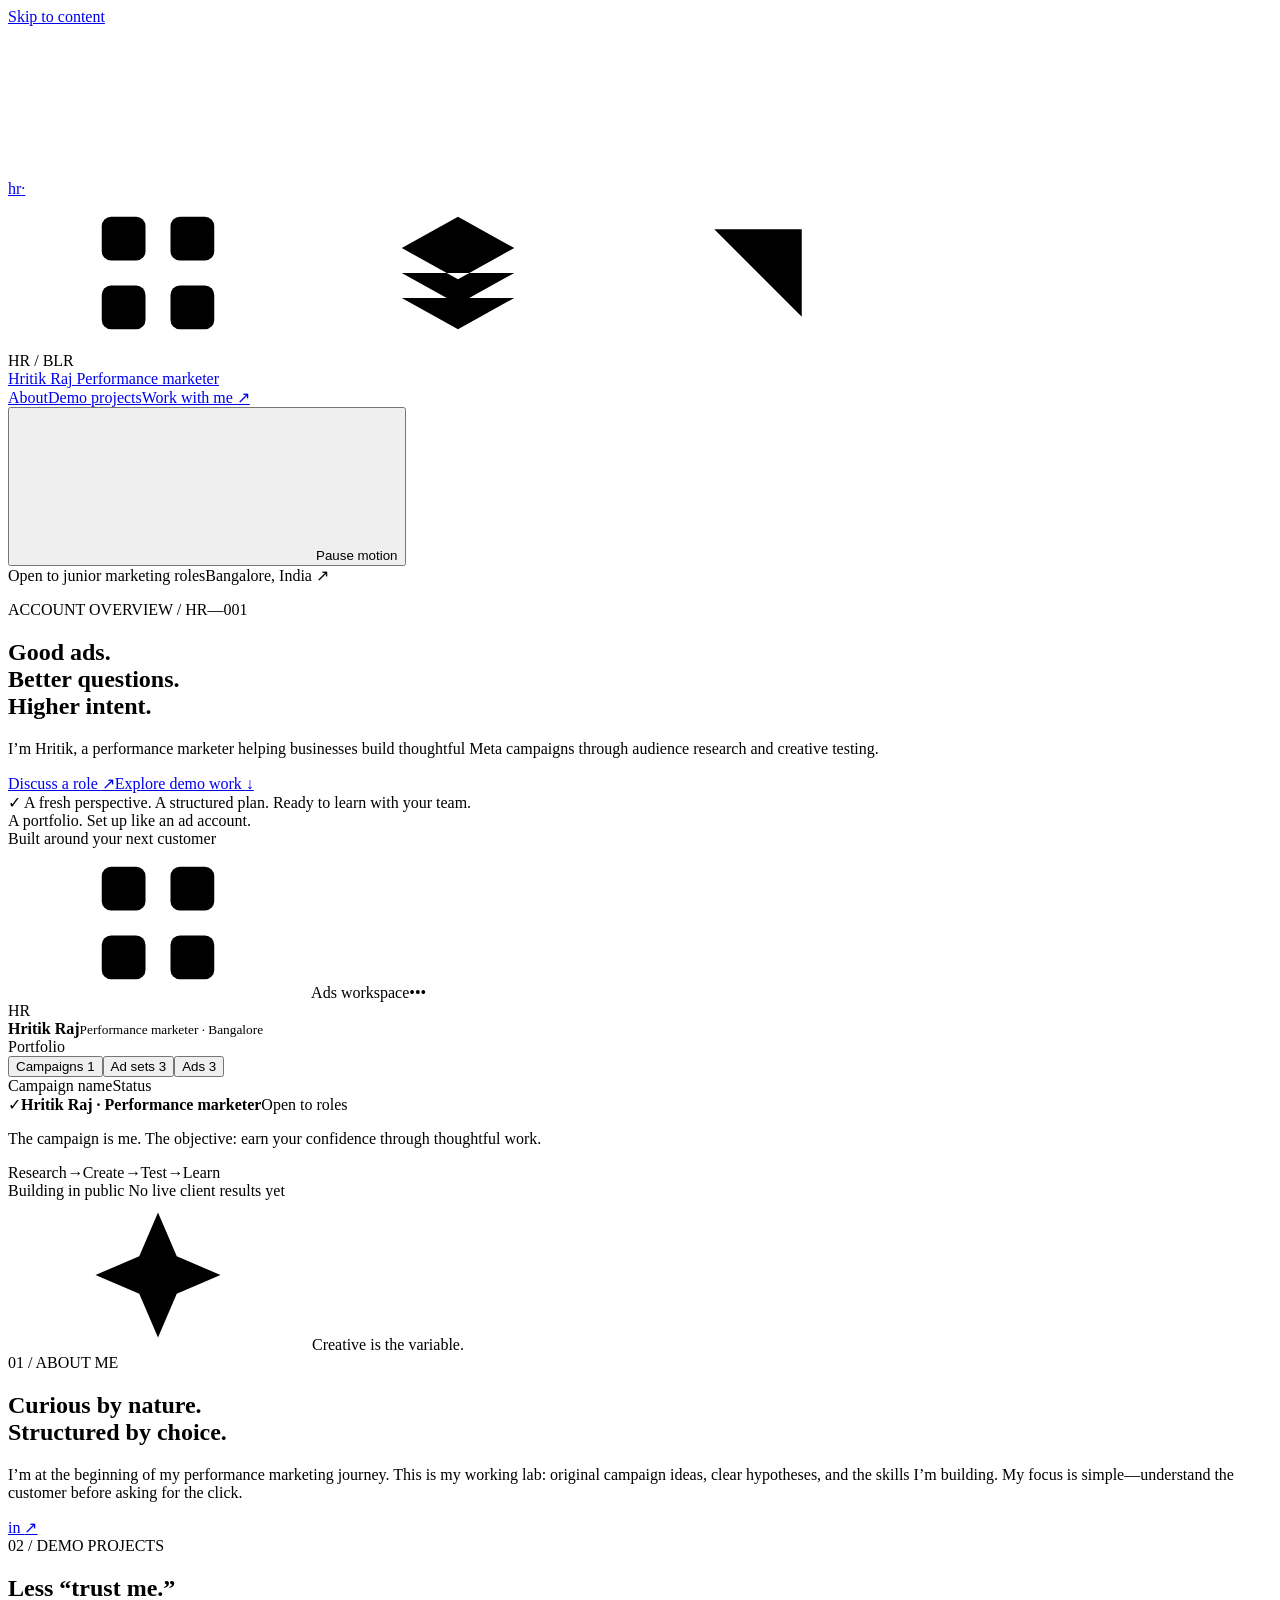
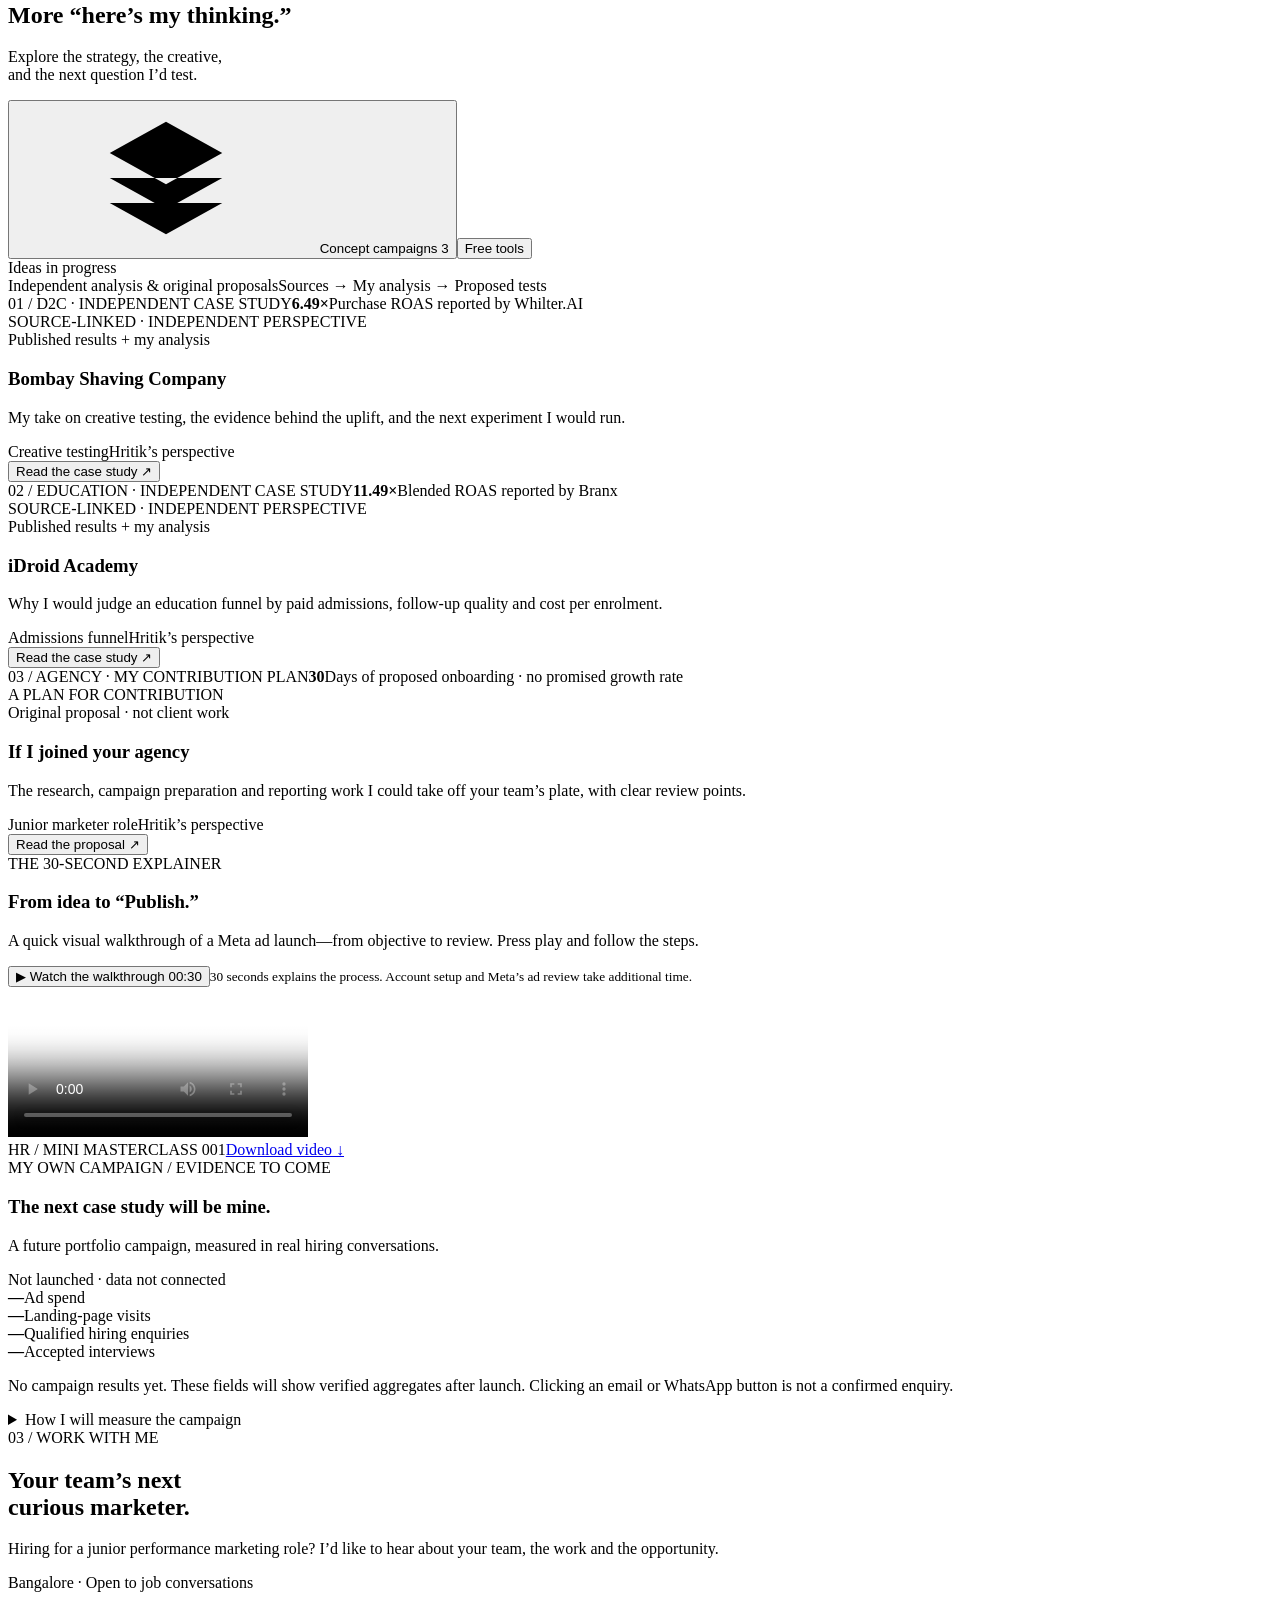
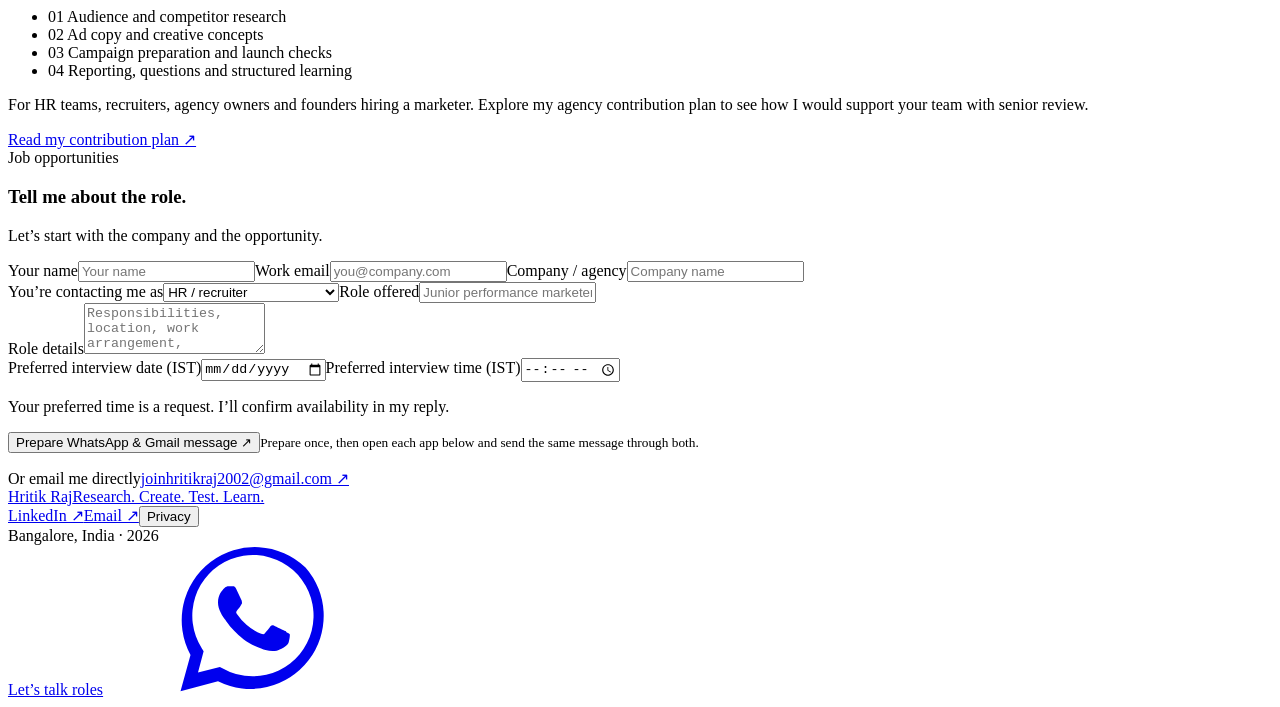
==== index.html @ 6a57704f "Deploy index.html" ====
<!doctype html>
<html lang="en">
<head>
  <meta charset="utf-8"><meta name="viewport" content="width=device-width,initial-scale=1">
  <title>Hritik Raj — Performance Marketer, Bangalore</title>
  <meta name="description" content="Thoughtful Meta ad campaigns, audience research and creative testing. Explore Hritik Raj's independent case studies, campaign concepts and junior marketing profile.">
  <meta name="theme-color" content="#0866ff"><link rel="icon" href="assets/favicon.svg" type="image/svg+xml">
  <link rel="stylesheet" href="styles.css"><script src="cases.js" defer></script><script src="app.js" defer></script>
</head>
<body>
<a class="skip-link" href="#main">Skip to content</a>
<div class="scroll-progress" aria-hidden="true"></div>
<div class="ambient" aria-hidden="true"><video id="scroll-video" muted playsinline preload="auto" poster="assets/scroll-poster.jpg" tabindex="-1"><source src="assets/scroll-background.mp4" type="video/mp4"></video><div class="ambient-wash"></div></div>
<aside class="rail" aria-label="Quick navigation">
  <a class="monogram" href="#about" aria-label="Hritik Raj home">hr<span>·</span></a>
  <div class="rail-links"><a href="#about" title="About" aria-label="About" class="active"><svg><use href="#i-grid"/></svg></a><a href="#projects" title="Demo projects" aria-label="Demo projects"><svg><use href="#i-stack"/></svg></a><a href="#work" title="Work with me" aria-label="Work with me"><svg><use href="#i-arrow"/></svg></a></div>
  <span class="rail-bottom">HR / BLR</span>
</aside>
<div class="site-shell">
<header class="topbar">
  <a href="#about" class="brand">Hritik Raj <span>Performance marketer</span></a>
  <nav aria-label="Main navigation"><a href="#about" class="active">About</a><a href="#projects">Demo projects</a><a href="#work">Work with me <span aria-hidden="true">↗</span></a></nav>
  <button class="motion-toggle" type="button" aria-pressed="false" title="Pause background motion"><svg><use href="#i-pause"/></svg><span>Pause motion</span></button>
</header>
<main id="main">
<section id="about" class="about section">
  <div class="section-top"><span class="eyebrow"><span class="status-dot"></span> Open to junior marketing roles</span><span class="location">Bangalore, India <span aria-hidden="true">↗</span></span></div>
  <div class="hero-grid">
    <div class="hero-copy reveal">
      <p class="micro-label">ACCOUNT OVERVIEW / HR—001</p>
      <h1>Good ads.<br>Better questions.<br><span>Higher intent.</span></h1>
      <p class="hero-description">I’m Hritik, a performance marketer helping businesses build thoughtful Meta campaigns through audience research and creative testing.</p>
      <div class="hero-actions"><a class="button primary" href="#work">Discuss a role <span>↗</span></a><a class="text-link" href="#projects">Explore demo work <span>↓</span></a></div>
      <div class="hero-note"><span class="tiny-check">✓</span> A fresh perspective. A structured plan. Ready to learn with your team.</div>
    </div>
    <div class="campaign-stage reveal">
      <span class="stage-caption">A portfolio. Set up like an ad account.</span>
      <div class="floating-tag tag-one"><span class="blue-dot"></span> Built around your next customer</div>
      <div class="campaign-window">
        <div class="window-title"><span><svg><use href="#i-grid"/></svg> Ads workspace</span><span class="window-dots">•••</span></div>
        <div class="campaign-heading"><span class="account-avatar">HR</span><div><strong>Hritik Raj</strong><small>Performance marketer · Bangalore</small></div><span class="portfolio-badge">Portfolio</span></div>
        <div class="account-tabs" role="tablist" aria-label="Portfolio structure"><button role="tab" aria-selected="true" aria-controls="account-panel" id="tab-campaigns" data-account="campaigns">Campaigns <span>1</span></button><button role="tab" aria-selected="false" aria-controls="account-panel" id="tab-adsets" data-account="adsets" tabindex="-1">Ad sets <span>3</span></button><button role="tab" aria-selected="false" aria-controls="account-panel" id="tab-ads" data-account="ads" tabindex="-1">Ads <span>3</span></button></div>
        <div class="account-panel" role="tabpanel" id="account-panel" aria-labelledby="tab-campaigns"></div>
        <div class="campaign-flow"><span>Research</span><i>→</i><span>Create</span><i>→</i><span>Test</span><i>→</i><span>Learn</span></div>
        <div class="window-footer"><span class="status-dot"></span> Building in public <span>No live client results yet</span></div>
      </div>
      <div class="floating-tag tag-two"><svg><use href="#i-spark"/></svg> Creative is the variable.</div>
      <span class="orbit orbit-one" aria-hidden="true"></span><span class="orbit orbit-two" aria-hidden="true"></span>
    </div>
  </div>
  <div class="about-strip reveal"><div><span class="micro-label">01 / ABOUT ME</span><h2>Curious by nature.<br>Structured by choice.</h2></div><p>I’m at the beginning of my performance marketing journey. This is my working lab: original campaign ideas, clear hypotheses, and the skills I’m building. My focus is simple—understand the customer before asking for the click.</p><a class="circle-link" href="https://www.linkedin.com/in/hritik-raj-bb6a1a37b/" target="_blank" rel="noopener noreferrer" aria-label="View Hritik Raj on LinkedIn">in <span>↗</span></a></div>
</section>
<section id="projects" class="projects section">
  <div class="section-heading reveal"><div><span class="micro-label">02 / DEMO PROJECTS</span><h2>Less “trust me.”<br>More <span>“here’s my thinking.”</span></h2></div><p>Explore the strategy, the creative,<br>and the next question I’d test.</p></div>
  <div class="workspace reveal">
    <div class="workspace-toolbar"><div class="project-tabs" role="tablist" aria-label="Explore demo work"><button role="tab" id="projects-tab" aria-controls="projects-panel" aria-selected="true" data-view="campaigns"><svg><use href="#i-stack"/></svg> Concept campaigns <span>3</span></button><button role="tab" id="tools-tab" aria-controls="tools-panel" aria-selected="false" tabindex="-1" data-view="tools">Free tools</button></div><span class="workspace-label">Ideas in progress <span class="status-dot"></span></span></div>
    <div id="projects-panel" role="tabpanel" aria-labelledby="projects-tab" class="view-panel">
      <div class="panel-caption"><span><span class="blue-dot"></span> Independent analysis & original proposals</span><span>Sources → My analysis → Proposed tests</span></div>
      <div class="project-grid" id="project-grid"></div>
    </div>
    <div id="tools-panel" role="tabpanel" aria-labelledby="tools-tab" class="view-panel" hidden>
      <div class="tools-intro"><div><span class="micro-label">SMALL TOOLS. CLEARER DECISIONS.</span><h3>A second look at your numbers.</h3></div><p>Use your own account baseline. These are starting points for investigation, not universal benchmarks.</p></div>
      <div class="tool-grid"><form id="doctor-form" class="tool-card"><span class="tool-icon">✚</span><h3>Ad Doctor</h3><p>Compare link CTR and CPC with your own targets.</p><div class="fields"><label>Link CTR (%)<input name="ctr" type="number" min="0" max="100" step="0.01" required placeholder="e.g. 1.2"></label><label>Link CPC (₹)<input name="cpc" type="number" min="0" step="0.01" required placeholder="e.g. 18"></label><label>CPM (₹)<input name="cpm" type="number" min="0.01" step="0.01" required placeholder="e.g. 216"></label><label>Frequency<input name="frequency" type="number" min="1" step="0.01" required placeholder="e.g. 2.3"></label><label>Your target CTR (%)<input name="targetCtr" type="number" min="0.01" max="100" step="0.01" required placeholder="e.g. 1.5"></label><label>Your target CPC (₹)<input name="targetCpc" type="number" min="0.01" step="0.01" required placeholder="e.g. 15"></label></div><button class="button primary" type="submit">Find what to investigate <span>↗</span></button><button class="example-button" type="button" data-example="doctor">Try an example</button><div id="doctor-result" class="tool-result" aria-live="polite"></div></form>
      <form id="cpa-form" class="tool-card"><span class="tool-icon">₹</span><h3>Break-even calculator</h3><p>Find the maximum ad cost per order before profit becomes zero.</p><div class="fields"><label>Order revenue, excluding tax (₹)<input name="revenue" type="number" min="0.01" step="0.01" required placeholder="e.g. 1500"></label><label>Product cost per order (₹)<input name="productCost" type="number" min="0" step="0.01" required placeholder="e.g. 600"></label><label>Other variable costs (₹)<input name="otherCost" type="number" min="0" step="0.01" required placeholder="e.g. 200"></label><label>Desired profit per order (₹)<input name="profit" type="number" min="0" step="0.01" required placeholder="e.g. 150"></label></div><p class="field-help">Include shipping, fees and expected returns in other costs. Fixed overhead is excluded.</p><button class="button primary" type="submit">Calculate my CPA <span>↗</span></button><button class="example-button" type="button" data-example="cpa">Try an example</button><div id="cpa-result" class="tool-result" aria-live="polite"></div></form></div>
    </div>
  </div>
  <div class="video-feature reveal"><div class="video-copy"><span class="micro-label">THE 30-SECOND EXPLAINER</span><h3>From idea to <span>“Publish.”</span></h3><p>A quick visual walkthrough of a Meta ad launch—from objective to review. Press play and follow the steps.</p><button class="text-link" id="play-tutorial" type="button"><span class="play-circle">▶</span> Watch the walkthrough <span>00:30</span></button><small>30 seconds explains the process. Account setup and Meta’s ad review take additional time.</small></div><div class="video-frame"><video id="tutorial" controls playsinline preload="metadata" poster="assets/tutorial-poster.jpg"><source src="assets/meta-ad-in-30-seconds.mp4" type="video/mp4"><track kind="captions" srclang="en" label="English" src="assets/tutorial.vtt" default></video><div class="video-credit"><span>HR / MINI MASTERCLASS 001</span><a href="assets/meta-ad-in-30-seconds.mp4" download>Download video ↓</a></div></div></div>
  <div class="experiment reveal" id="my-campaign">
    <div class="experiment-heading"><div><span class="micro-label">MY OWN CAMPAIGN / EVIDENCE TO COME</span><h3>The next case study will be mine.</h3><p>A future portfolio campaign, measured in real hiring conversations.</p></div><span class="neutral-pill">Not launched · data not connected</span></div>
    <div class="experiment-metrics"><div><strong>—</strong><span>Ad spend</span></div><div><strong>—</strong><span>Landing-page visits</span></div><div><strong>—</strong><span>Qualified hiring enquiries</span></div><div><strong>—</strong><span>Accepted interviews</span></div></div>
    <p class="detail-note">No campaign results yet. These fields will show verified aggregates after launch. Clicking an email or WhatsApp button is not a confirmed enquiry.</p>
    <details><summary>How I will measure the campaign</summary><p>I will use campaign and creative UTMs, validate website events, and reconcile genuine hiring enquiries and accepted interviews with a private tracker. Public reports will show date range, spend, outcome definitions, attribution settings and last refresh time. Personal contact details will never appear here.</p><p>Automated reporting requires an authorised Meta reporting connection and a protected server-side refresh. Until that is connected, I will publish dated, verified snapshots rather than label manual numbers “live”.</p></details>
  </div>
</section>
<section id="work" class="work section">
  <div class="offer-grid"><div class="offer-copy reveal"><span class="micro-label">03 / WORK WITH ME</span><h2>Your team’s next<br><span>curious marketer.</span></h2><p class="offer-lead">Hiring for a junior performance marketing role? I’d like to hear about your team, the work and the opportunity.</p><div class="hiring-badge"><span class="status-dot"></span> Bangalore · Open to job conversations</div><ul class="offer-list"><li><span>01</span> Audience and competitor research</li><li><span>02</span> Ad copy and creative concepts</li><li><span>03</span> Campaign preparation and launch checks</li><li><span>04</span> Reporting, questions and structured learning</li></ul><p class="offer-fine">For HR teams, recruiters, agency owners and founders hiring a marketer. Explore my agency contribution plan to see how I would support your team with senior review.</p><a href="#projects" class="text-link" data-open-agency>Read my contribution plan ↗</a></div>
  <div class="contact-card reveal"><span class="contact-status"><span class="status-dot"></span> Job opportunities</span><h3>Tell me about the role.</h3><p>Let’s start with the company and the opportunity.</p><form id="contact-form"><label>Your name<input name="name" autocomplete="name" required maxlength="80" placeholder="Your name"></label><label>Work email<input name="email" type="email" autocomplete="email" required maxlength="160" placeholder="you@company.com"></label><label>Company / agency<input name="company" autocomplete="organization" required maxlength="120" placeholder="Company name"></label><div class="fields"><label>You’re contacting me as<select name="sender" required><option>HR / recruiter</option><option>Founder / business owner</option><option>Agency hiring manager</option></select></label><label>Role offered<input name="role" required maxlength="120" placeholder="Junior performance marketer"></label></div><label>Role details<textarea name="details" required maxlength="1500" rows="3" placeholder="Responsibilities, location, work arrangement, compensation range and next steps…"></textarea></label><div class="fields interview-fields"><label>Preferred interview date (IST)<input name="date" type="date" required></label><label>Preferred interview time (IST)<input name="time" type="time" required></label></div><p class="field-help">Your preferred time is a request. I’ll confirm availability in my reply.</p><button type="submit" class="button primary">Prepare WhatsApp &amp; Gmail message <span>↗</span></button><small>Prepare once, then open each app below and send the same message through both.</small><p id="contact-status" class="field-help" aria-live="polite"></p><div id="contact-delivery" hidden><details class="message-preview"><summary>Review your message</summary><pre id="contact-message"></pre></details><div class="delivery-actions"><a id="send-whatsapp" class="button whatsapp-button" target="_blank" rel="noopener noreferrer">1. Open WhatsApp <svg><use href="#i-whatsapp"/></svg></a><a id="send-gmail" class="button primary" target="_blank" rel="noopener noreferrer">2. Open Gmail ↗</a></div><small>Click Send in each app. This website cannot send automatically or confirm delivery.</small><a id="send-email" class="text-link">Use another email app ↗</a></div></form><div class="contact-divider"><span>Or email me directly</span><a href="mailto:joinhritikraj2002@gmail.com">joinhritikraj2002@gmail.com ↗</a></div></div></div>
  <footer><a href="#about" class="footer-brand">Hritik Raj<span>Research. Create. Test. Learn.</span></a><div><a href="https://www.linkedin.com/in/hritik-raj-bb6a1a37b/" target="_blank" rel="noopener noreferrer">LinkedIn ↗</a><a href="mailto:joinhritikraj2002@gmail.com">Email ↗</a><button class="plain-button" id="privacy-button" type="button">Privacy</button></div><span>Bangalore, India · <span id="year">2026</span></span></footer>
</section>
</main></div>
<a class="whatsapp-float" href="https://wa.me/916206949659?text=Hi%20Hritik%2C%20I%20would%20like%20to%20discuss%20a%20job%20opportunity." target="_blank" rel="noopener noreferrer" aria-label="Chat with Hritik Raj on WhatsApp"><span>Let’s talk roles</span><svg><use href="#i-whatsapp"/></svg></a>
<dialog id="project-dialog" aria-labelledby="dialog-title"><div class="dialog-top"><span class="micro-label">CAMPAIGN DETAIL / CONCEPT WORK</span><button class="close-dialog" aria-label="Close project" type="button">×</button></div><div id="project-detail"></div></dialog>
<dialog id="privacy-dialog" aria-labelledby="privacy-title"><div class="dialog-top"><span class="micro-label">YOUR INFORMATION</span><button class="close-dialog" aria-label="Close privacy notice" type="button">×</button></div><h2 id="privacy-title">A simple privacy note.</h2><p>The calculators run in your browser. Their inputs are not sent to Hritik. The job form prepares your details and preferred interview date and time in your browser. Opening WhatsApp or Gmail passes that message to the chosen service. You choose whether to send it in each app. No form inputs are saved by this site or submitted to a website database.</p><p>Gmail, your email provider, WhatsApp, LinkedIn and the hosting provider have their own privacy practices. This site adds no Meta Pixel or advertising cookies. For questions, email <a href="mailto:joinhritikraj2002@gmail.com">joinhritikraj2002@gmail.com</a>.</p></dialog>
<svg class="icon-defs" xmlns="http://www.w3.org/2000/svg" aria-hidden="true"><defs>
<symbol id="i-grid" viewBox="0 0 24 24"><rect x="3" y="3" width="7" height="7" rx="1.5"/><rect x="14" y="3" width="7" height="7" rx="1.5"/><rect x="3" y="14" width="7" height="7" rx="1.5"/><rect x="14" y="14" width="7" height="7" rx="1.5"/></symbol>
<symbol id="i-stack" viewBox="0 0 24 24"><path d="m12 3 9 5-9 5-9-5 9-5ZM3 12l9 5 9-5M3 16l9 5 9-5"/></symbol>
<symbol id="i-arrow" viewBox="0 0 24 24"><path d="M5 19 19 5M5 5h14v14"/></symbol>
<symbol id="i-chart" viewBox="0 0 24 24"><path d="M4 3v17h17M7 14l4-5 4 3 6-7"/></symbol>
<symbol id="i-spark" viewBox="0 0 24 24"><path d="m12 2 3 7 7 3-7 3-3 7-3-7-7-3 7-3Z"/></symbol>
<symbol id="i-pause" viewBox="0 0 24 24"><path d="M8 5v14M16 5v14"/></symbol>
<symbol id="i-whatsapp" viewBox="0 0 24 24"><path d="M20.4 3.6A11.7 11.7 0 0 0 2 17.6L.4 23.4l6-1.6A11.7 11.7 0 0 0 20.4 3.6ZM12 21a9.7 9.7 0 0 1-4.9-1.3l-.4-.2-3.5.9.9-3.4-.3-.5A9.7 9.7 0 1 1 12 21Zm5.3-7.2c-.3-.1-1.7-.8-1.9-.9-.3-.1-.4-.1-.6.1-.2.3-.7.9-.9 1.1-.1.2-.3.2-.6.1a7.8 7.8 0 0 1-2.3-1.4A8.6 8.6 0 0 1 9.4 11c-.2-.3 0-.4.1-.6l.4-.5.3-.5c.1-.1 0-.3 0-.5L9.3 7c-.2-.5-.5-.4-.6-.4h-.6c-.2 0-.5.1-.7.3-.3.3-1 1-1 2.3s1 2.6 1.2 2.8c.1.2 2 3 4.8 4.2.7.3 1.2.5 1.6.6.7.2 1.3.2 1.8.1.5-.1 1.7-.7 1.9-1.3.2-.7.2-1.2.2-1.3-.1-.2-.3-.2-.6-.4Z" fill="currentColor" stroke="none"/></symbol>
</defs></svg>
</body></html>
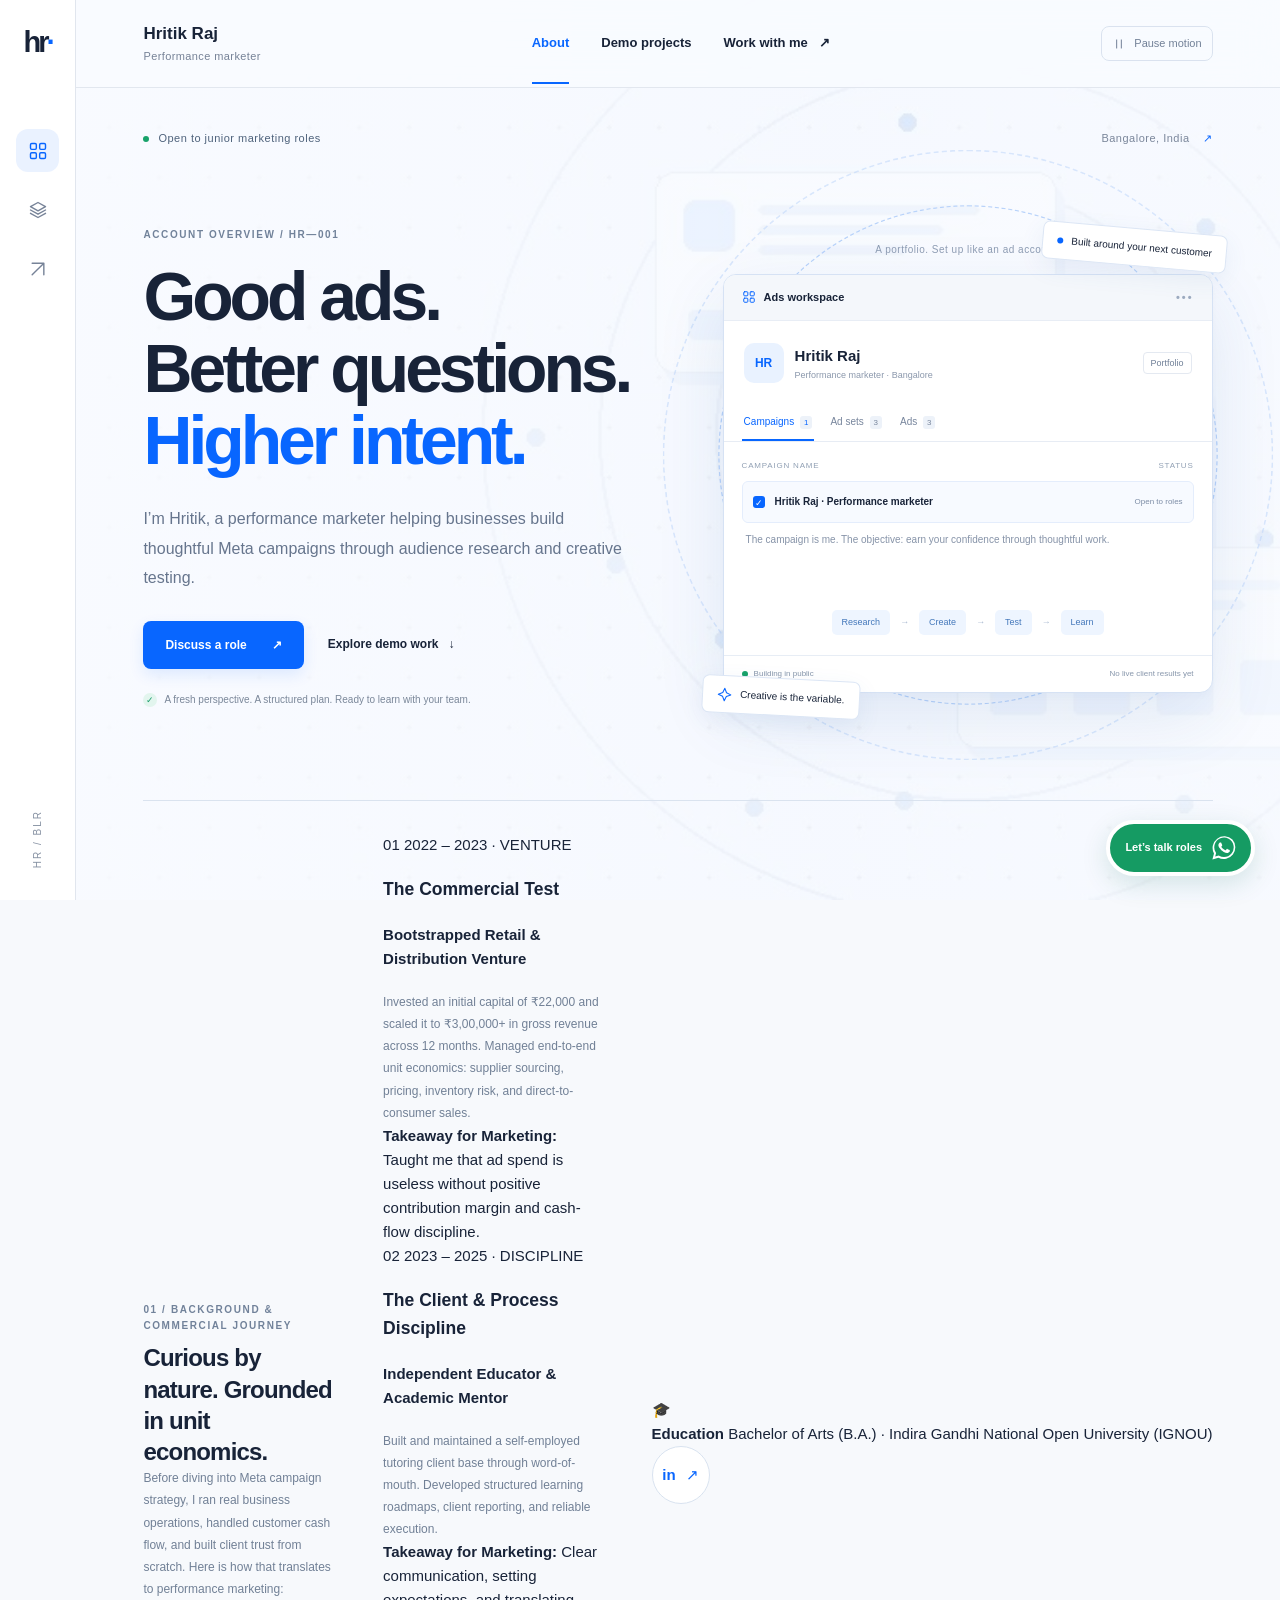
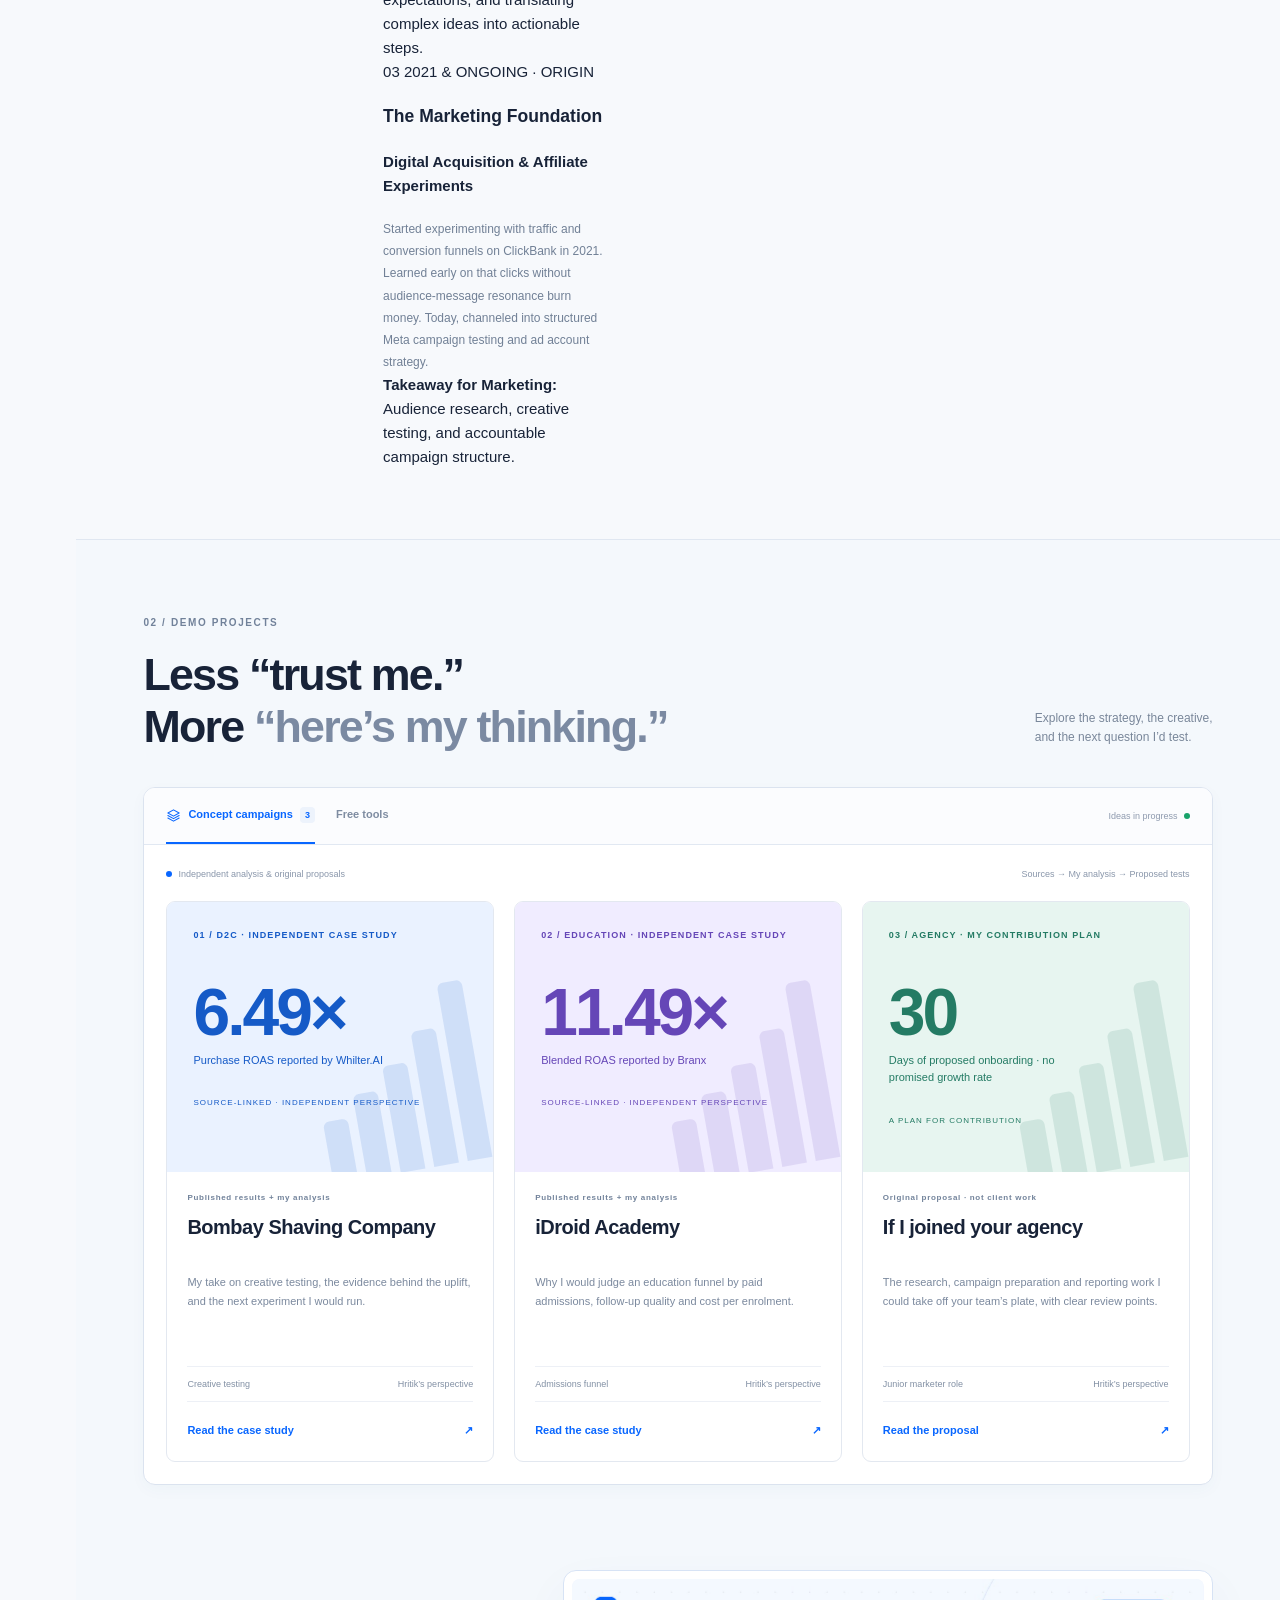
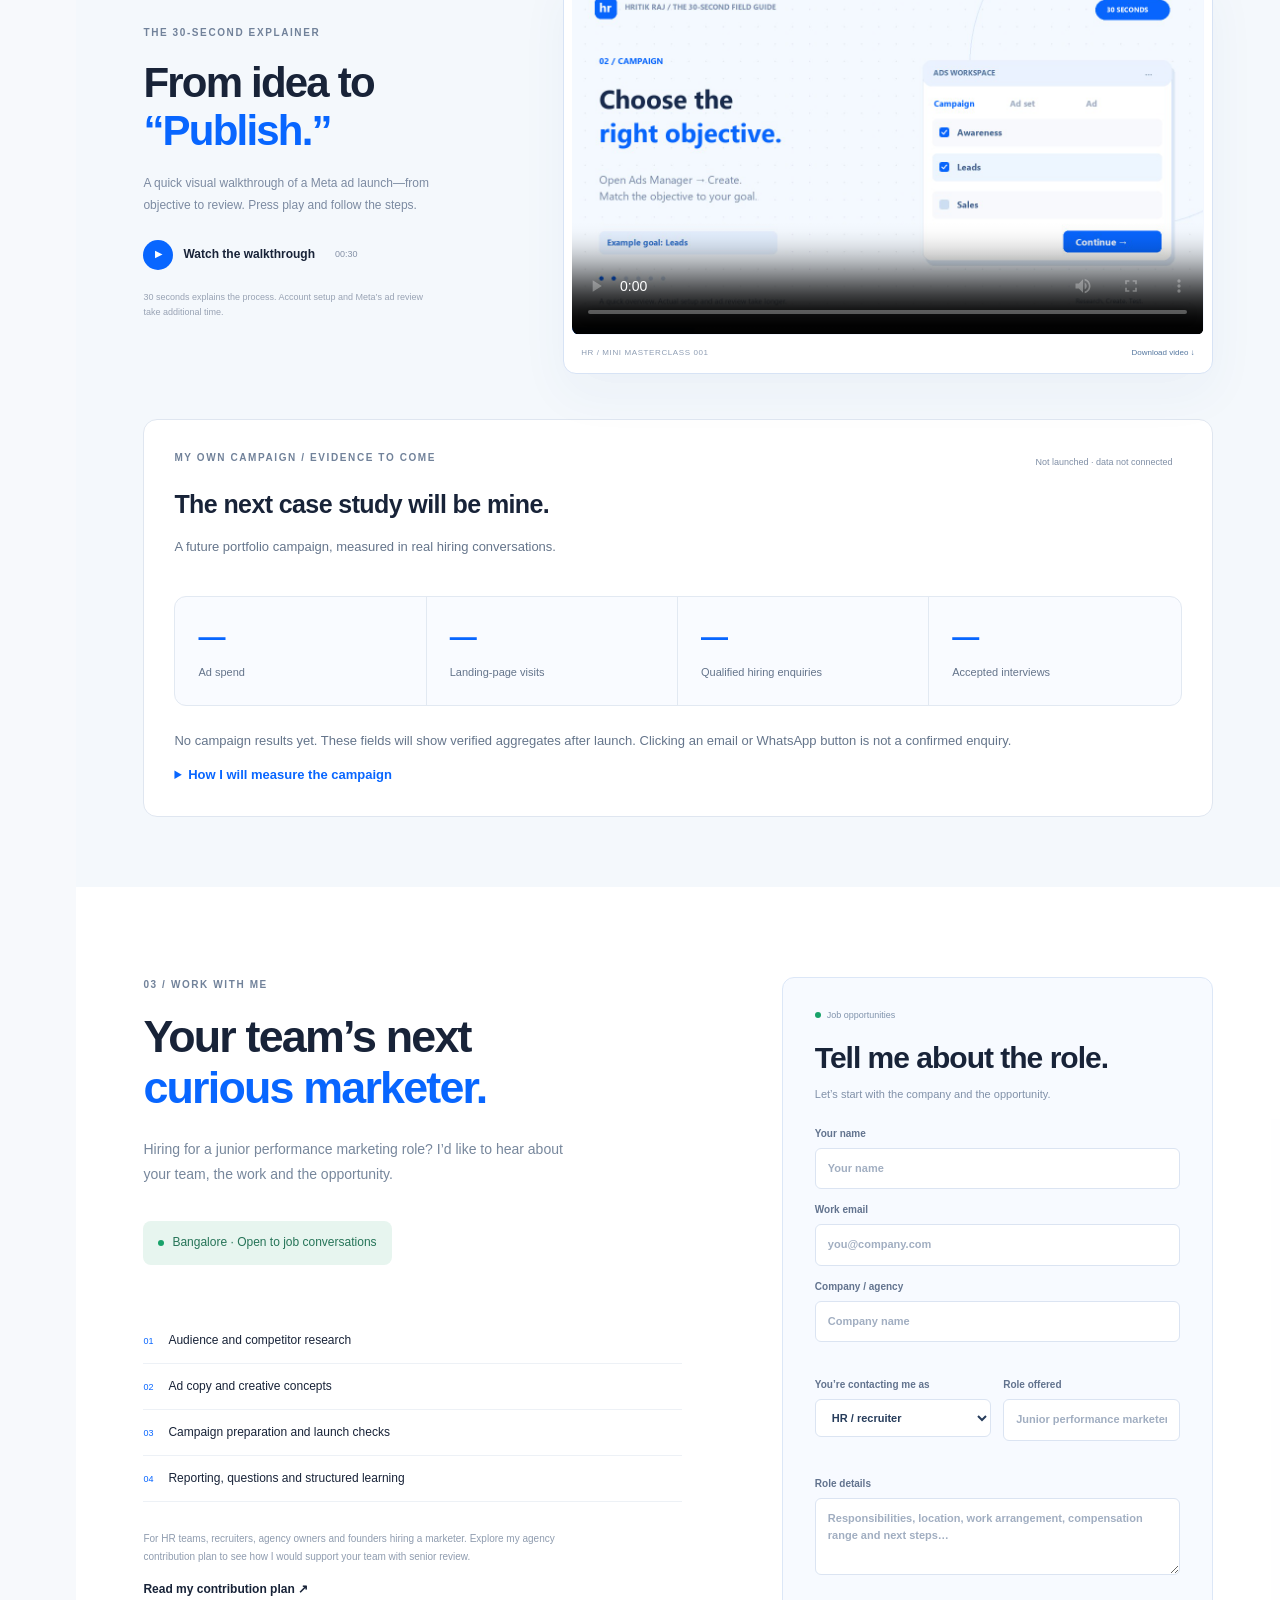
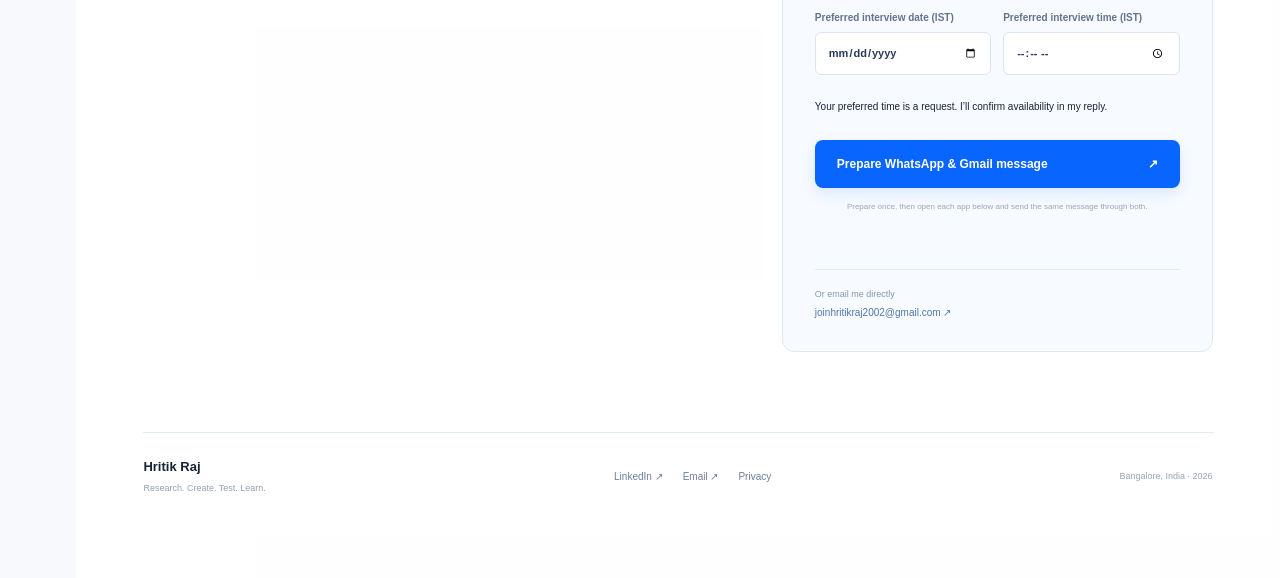
==== commit a537b93d: "Update bio and data loader: index.html" ====
--- a/index.html
+++ b/index.html
@@ -1,4 +1,4 @@
-<!doctype html>
+﻿<!doctype html>
 <html lang="en">
 <head>
   <meta charset="utf-8"><meta name="viewport" content="width=device-width,initial-scale=1">
@@ -48,7 +48,46 @@
       <span class="orbit orbit-one" aria-hidden="true"></span><span class="orbit orbit-two" aria-hidden="true"></span>
     </div>
   </div>
-  <div class="about-strip reveal"><div><span class="micro-label">01 / ABOUT ME</span><h2>Curious by nature.<br>Structured by choice.</h2></div><p>I’m at the beginning of my performance marketing journey. This is my working lab: original campaign ideas, clear hypotheses, and the skills I’m building. My focus is simple—understand the customer before asking for the click.</p><a class="circle-link" href="https://www.linkedin.com/in/hritik-raj-bb6a1a37b/" target="_blank" rel="noopener noreferrer" aria-label="View Hritik Raj on LinkedIn">in <span>↗</span></a></div>
+  <div class="about-strip reveal">
+    <div class="about-header">
+      <span class="micro-label">01 / BACKGROUND &amp; COMMERCIAL JOURNEY</span>
+      <h2>Curious by nature. Grounded in unit economics.</h2>
+      <p class="about-lead">Before diving into Meta campaign strategy, I ran real business operations, handled customer cash flow, and built client trust from scratch. Here is how that translates to performance marketing:</p>
+    </div>
+    <div class="journey-grid">
+      <article class="journey-card">
+        <div class="journey-kicker"><span>01</span> 2022 – 2023 · VENTURE</div>
+        <h3>The Commercial Test</h3>
+        <h4>Bootstrapped Retail &amp; Distribution Venture</h4>
+        <p>Invested an initial capital of ₹22,000 and scaled it to ₹3,00,000+ in gross revenue across 12 months. Managed end-to-end unit economics: supplier sourcing, pricing, inventory risk, and direct-to-consumer sales.</p>
+        <div class="journey-takeaway"><strong>Takeaway for Marketing:</strong> Taught me that ad spend is useless without positive contribution margin and cash-flow discipline.</div>
+      </article>
+      <article class="journey-card">
+        <div class="journey-kicker"><span>02</span> 2023 – 2025 · DISCIPLINE</div>
+        <h3>The Client &amp; Process Discipline</h3>
+        <h4>Independent Educator &amp; Academic Mentor</h4>
+        <p>Built and maintained a self-employed tutoring client base through word-of-mouth. Developed structured learning roadmaps, client reporting, and reliable execution.</p>
+        <div class="journey-takeaway"><strong>Takeaway for Marketing:</strong> Clear communication, setting expectations, and translating complex ideas into actionable steps.</div>
+      </article>
+      <article class="journey-card">
+        <div class="journey-kicker"><span>03</span> 2021 &amp; ONGOING · ORIGIN</div>
+        <h3>The Marketing Foundation</h3>
+        <h4>Digital Acquisition &amp; Affiliate Experiments</h4>
+        <p>Started experimenting with traffic and conversion funnels on ClickBank in 2021. Learned early on that clicks without audience-message resonance burn money. Today, channeled into structured Meta campaign testing and ad account strategy.</p>
+        <div class="journey-takeaway"><strong>Takeaway for Marketing:</strong> Audience research, creative testing, and accountable campaign structure.</div>
+      </article>
+    </div>
+    <div class="about-footer-row">
+      <div class="education-badge">
+        <span class="edu-icon">🎓</span>
+        <div>
+          <strong>Education</strong>
+          <span>Bachelor of Arts (B.A.) · Indira Gandhi National Open University (IGNOU)</span>
+        </div>
+      </div>
+      <a class="circle-link" href="https://www.linkedin.com/in/hritik-raj-bb6a1a37b/" target="_blank" rel="noopener noreferrer" aria-label="View Hritik Raj on LinkedIn">in <span>↗</span></a>
+    </div>
+  </div>
 </section>
 <section id="projects" class="projects section">
   <div class="section-heading reveal"><div><span class="micro-label">02 / DEMO PROJECTS</span><h2>Less “trust me.”<br>More <span>“here’s my thinking.”</span></h2></div><p>Explore the strategy, the creative,<br>and the next question I’d test.</p></div>
@@ -68,7 +107,7 @@
   <div class="experiment reveal" id="my-campaign">
     <div class="experiment-heading"><div><span class="micro-label">MY OWN CAMPAIGN / EVIDENCE TO COME</span><h3>The next case study will be mine.</h3><p>A future portfolio campaign, measured in real hiring conversations.</p></div><span class="neutral-pill">Not launched · data not connected</span></div>
     <div class="experiment-metrics"><div><strong>—</strong><span>Ad spend</span></div><div><strong>—</strong><span>Landing-page visits</span></div><div><strong>—</strong><span>Qualified hiring enquiries</span></div><div><strong>—</strong><span>Accepted interviews</span></div></div>
-    <p class="detail-note">No campaign results yet. These fields will show verified aggregates after launch. Clicking an email or WhatsApp button is not a confirmed enquiry.</p>
+    <p class="detail-note" id="campaign-note">No campaign results yet. These fields will show verified aggregates after launch. Clicking an email or WhatsApp button is not a confirmed enquiry.</p>
     <details><summary>How I will measure the campaign</summary><p>I will use campaign and creative UTMs, validate website events, and reconcile genuine hiring enquiries and accepted interviews with a private tracker. Public reports will show date range, spend, outcome definitions, attribution settings and last refresh time. Personal contact details will never appear here.</p><p>Automated reporting requires an authorised Meta reporting connection and a protected server-side refresh. Until that is connected, I will publish dated, verified snapshots rather than label manual numbers “live”.</p></details>
   </div>
 </section>
@@ -92,3 +131,4 @@
 </defs></svg>
 </body></html>
 
+
--- a/styles.css
+++ b/styles.css
@@ -0,0 +1,16 @@
+@font-face{font-family:Interface;src:local('Segoe UI');font-display:swap}*{box-sizing:border-box}html{scroll-behavior:smooth;scroll-padding-top:100px}body{margin:0;background:#f7f9fc;color:#182338;font-family:Interface,Arial,sans-serif;font-size:15px;line-height:1.6}button,input,select,textarea{font:inherit}button,a{-webkit-tap-highlight-color:transparent}a{color:inherit;text-decoration:none}button{cursor:pointer}button:disabled{cursor:default}svg{width:20px;height:20px;fill:none;stroke:currentColor;stroke-width:1.7;stroke-linecap:round;stroke-linejoin:round;flex-shrink:0}button{border:0;background:none;color:inherit}button:focus-visible,a:focus-visible,input:focus-visible,select:focus-visible,textarea:focus-visible{outline:3px solid #85b8ff;outline-offset:4px}::selection{background:#b9d7ff}.icon-defs{position:absolute;width:0;height:0;overflow:hidden}.skip-link{position:fixed;left:90px;top:-80px;background:#fff;padding:12px;z-index:200}.skip-link:focus{top:8px}[hidden]{display:none!important}.scroll-progress{position:fixed;inset:0 auto auto 0;height:3px;width:0;background:#0866ff;z-index:110}.ambient{position:fixed;inset:0;z-index:-1;overflow:hidden;background:#f4f8ff}.ambient video{width:100%;height:100%;object-fit:cover;opacity:.55}.ambient-wash{position:absolute;inset:0;background:linear-gradient(90deg,rgba(249,251,255,.91),rgba(249,251,255,.52) 65%,rgba(249,251,255,.68))}.rail{position:fixed;inset:0 auto 0 0;width:76px;background:#fff;border-right:1px solid #e1e6ee;display:flex;align-items:center;flex-direction:column;z-index:90}.monogram{font-weight:850;font-size:29px;letter-spacing:-3px;line-height:1;margin-top:28px}.monogram span{color:#0866ff}.rail-links{display:grid;gap:16px;margin-top:72px}.rail-links a{display:grid;place-items:center;width:43px;height:43px;border-radius:12px;color:#778398;transition:background .25s,color .25s}.rail-links a:hover,.rail-links a.active{background:#eaf2ff;color:#0866ff}.rail-bottom{writing-mode:vertical-rl;transform:rotate(180deg);margin-top:auto;margin-bottom:32px;font-size:10px;letter-spacing:2px;color:#8792a3}.site-shell{margin-left:76px}.topbar{position:sticky;top:0;z-index:80;height:88px;border-bottom:1px solid #e2e7ef;background:rgba(249,251,255,.9);backdrop-filter:blur(18px);display:flex;align-items:center;justify-content:space-between;gap:24px;padding:0 5.6%}.brand{font-size:17px;font-weight:750;line-height:1.3;white-space:nowrap}.brand span{display:block;font-size:11px;letter-spacing:.4px;color:#768297;font-weight:400;margin-top:4px}.topbar nav{display:flex;gap:32px;font-size:13px;font-weight:600}.topbar nav a{position:relative;padding:30px 0}.topbar nav a:after{content:'';position:absolute;bottom:0;left:0;right:0;height:2px;background:#0866ff;transform:scaleX(0);transition:transform .2s}.topbar nav a.active:after{transform:scaleX(1)}.topbar nav a.active{color:#0866ff}.topbar nav a span{margin-left:8px}.motion-toggle{display:flex;align-items:center;gap:8px;font-size:11px;color:#718097;border:1px solid #dae2ef;padding:8px 10px;border-radius:8px}.motion-toggle svg{width:14px;height:14px}.section{padding:42px 5.6% 70px;max-width:1700px;margin:auto}.section-top{display:flex;justify-content:space-between;gap:16px;font-size:11px;letter-spacing:.5px}.eyebrow{display:flex;align-items:center;gap:9px;color:#4e627b}.status-dot,.blue-dot{display:inline-block;width:6px;height:6px;border-radius:100%;background:#18a26a;flex-shrink:0}.blue-dot{background:#0866ff}.location{color:#7b879b}.location span{margin-left:10px;color:#0866ff}.hero-grid{display:grid;grid-template-columns:1.08fr 1fr;gap:50px;min-height:630px;align-items:center;padding:52px 0 65px}.micro-label{display:block;font-size:10px;font-weight:700;letter-spacing:1.6px;color:#71829a;margin:0 0 18px}.hero-copy h1{font-size:clamp(44px,5.3vw,83px);line-height:1.06;letter-spacing:-4px;margin:0 0 27px;font-weight:750}.hero-copy h1>span{color:#0866ff}.hero-description{font-size:16px;line-height:1.85;color:#66758d;max-width:480px;margin:0 0 28px}.hero-actions{display:flex;gap:24px;align-items:center;flex-wrap:wrap}.button{display:inline-flex;align-items:center;justify-content:center;gap:25px;padding:15px 22px;border-radius:8px;font-size:12px;font-weight:650;line-height:1.5;transition:transform .2s,box-shadow .2s,background .2s}.button:hover{transform:translateY(-2px)}.primary{color:#fff;background:#0866ff;box-shadow:0 6px 15px #0866ff1c}.primary:hover{background:#0055de;box-shadow:0 9px 20px #0866ff33}.text-link{font-size:12px;font-weight:650;display:inline-flex;align-items:center;gap:10px;padding:0}.text-link:hover{color:#0866ff}.hero-note{color:#7a8799;font-size:10px;display:flex;align-items:center;gap:7px;margin-top:23px}.tiny-check{color:#1a9d6c;background:#e2f5ee;width:14px;height:14px;border-radius:100%;display:inline-grid;place-items:center;font-size:9px}.campaign-stage{position:relative;isolation:isolate;padding:42px 0;transform:rotate(-1.4deg)}.stage-caption{font-size:10px;color:#8c9bb2;display:block;text-align:center;margin-bottom:16px;letter-spacing:.5px}.campaign-window{border:1px solid #d6e2f4;border-radius:13px;background:#fff;box-shadow:0 24px 70px #2758a61c,0 4px 10px #3666ac07;overflow:hidden}.window-title{background:#f4f7fb;border-bottom:1px solid #e8edf5;display:flex;justify-content:space-between;align-items:center;font-size:11px;font-weight:600;padding:14px 18px}.window-title>span:first-child{display:flex;gap:8px;align-items:center}.window-title svg{width:14px;height:14px;color:#0866ff}.window-dots{letter-spacing:2px;color:#9cabc0}.campaign-heading{display:flex;gap:11px;align-items:center;padding:22px 20px}.account-avatar{background:#e9f2ff;color:#0866ff;width:40px;height:40px;border-radius:10px;display:grid;place-items:center;font-size:12px;font-weight:750}.campaign-heading strong{font-size:15px}.campaign-heading small{display:block;font-size:9px;color:#8b98ac}.portfolio-badge{margin-left:auto;font-size:9px;color:#718098;border:1px solid #e4e9f1;padding:3px 7px;border-radius:4px}.account-tabs{display:flex;padding:0 18px;border-bottom:1px solid #e7ecf4;gap:14px}.account-tabs button{padding:9px 2px;font-size:10px;white-space:nowrap;border-bottom:2px solid transparent;color:#77859c}.account-tabs button[aria-selected=true]{color:#0866ff;border-color:#0866ff}.account-tabs button span{font-size:8px;margin-left:3px;padding:2px 4px;background:#edf2f9;border-radius:3px}.account-panel{padding:18px;min-height:168px}.account-table-labels{display:flex;justify-content:space-between;font-size:8px;text-transform:uppercase;letter-spacing:.8px;color:#91a0b4;padding-bottom:8px}.account-row{display:flex;align-items:center;gap:10px;background:#f7faff;border:1px solid #e4edfc;padding:12px 10px;border-radius:6px;margin-bottom:8px;font-size:10px}.account-row>span:last-child{margin-left:auto;font-size:8px;color:#7c8ca5;white-space:nowrap}.row-checkbox{width:12px;height:12px;background:#0866ff;border-radius:3px;color:white;display:grid;place-items:center;font-size:9px}.account-description{font-size:10px;line-height:1.7;color:#8693a8;padding:0 4px;margin:8px 0}.campaign-flow{display:flex;align-items:center;justify-content:center;gap:10px;padding:0 15px 20px}.campaign-flow>span{background:#eef5ff;border-radius:5px;padding:5px 10px;color:#4478bb;font-size:9px}.campaign-flow i{color:#a5b6ce;font-size:9px}.window-footer{border-top:1px solid #e7edf5;padding:12px 18px;font-size:8px;color:#8796ab;display:flex;gap:6px;align-items:center}.window-footer>span:last-child{margin-left:auto}.floating-tag{position:absolute;background:#fff;border:1px solid #dce6f5;border-radius:7px;box-shadow:0 8px 24px #3e6fa515;z-index:3;font-size:10px;padding:10px 14px;display:flex;align-items:center;gap:8px;animation:bob 7s ease-in-out infinite}.tag-one{right:-15px;top:28px;transform:rotate(5deg)}.tag-two{bottom:19px;left:-21px;animation-delay:-3s;transform:rotate(3deg)}.tag-two svg{color:#0866ff;width:15px;height:15px}.orbit{position:absolute;z-index:-1;border:1px dashed #b9d3fa;border-radius:50%;width:370px;height:370px;top:70px;left:60px;transform:scale(1.35)}.orbit-two{transform:scale(1.65);opacity:.5}.about-strip{display:grid;grid-template-columns:1fr 1.15fr auto;align-items:center;gap:48px;border-top:1px solid #dae3ef;padding:32px 0 0}.about-strip .micro-label{margin-bottom:8px}.about-strip h2{font-size:24px;font-weight:650;letter-spacing:-.8px;line-height:1.3;margin:0}.about-strip p{font-size:12px;line-height:1.85;color:#718096;margin:0}.circle-link{display:flex;align-items:center;justify-content:center;gap:10px;width:58px;height:58px;background:#fff;border:1px solid #d8e2ef;border-radius:50%;font-size:15px;font-weight:700;color:#0866ff}.circle-link span{font-weight:400}.projects{padding-top:75px;background:rgba(244,247,252,.88);border-top:1px solid #e0e7f1}.section-heading{display:flex;align-items:flex-end;justify-content:space-between;gap:25px;margin-bottom:35px}.section-heading h2,.offer-copy h2{font-size:clamp(30px,3.5vw,50px);letter-spacing:-1.8px;line-height:1.15;font-weight:650;margin:0}.section-heading h2 span{color:#7b8aa2}.section-heading p{font-size:12px;color:#79879a;margin:0 0 5px}.workspace{background:#fff;border:1px solid #dbe3ef;border-radius:12px;overflow:hidden;box-shadow:0 5px 16px #2b518008}.workspace-toolbar{display:flex;align-items:center;justify-content:space-between;border-bottom:1px solid #e1e8f2;padding:0 22px;gap:12px;background:#fbfcfe}.project-tabs{display:flex;gap:21px}.project-tabs button{padding:18px 0;display:flex;align-items:center;gap:7px;font-size:11px;font-weight:600;border-bottom:2px solid transparent;white-space:nowrap;color:#7e8ca1}.project-tabs button[aria-selected=true]{color:#0866ff;border-bottom-color:#0866ff}.project-tabs button svg{width:15px;height:15px}.project-tabs button>span{font-size:9px;padding:1px 5px;border-radius:4px;background:#edf3fc}.workspace-label{display:flex;gap:6px;align-items:center;font-size:9px;color:#8e9aae;white-space:nowrap}.view-panel{padding:22px}.panel-caption{display:flex;justify-content:space-between;gap:10px;margin-bottom:20px;font-size:9px;color:#8996aa}.panel-caption>span:first-child{display:flex;align-items:center;gap:6px}.project-grid{display:grid;grid-template-columns:repeat(3,1fr);gap:20px}.project-card{border:1px solid #e3e8f0;border-radius:9px;overflow:hidden;transition:transform .3s,box-shadow .3s;background:#fff}.project-card:hover{transform:translateY(-5px);box-shadow:0 14px 28px #293f7112}.project-art{position:relative;background:#eaf2ff;overflow:hidden;aspect-ratio:1.15}.project-art img{width:100%;height:100%;object-fit:cover;transition:transform .5s}.project-card:hover img{transform:scale(1.035)}.project-art .art-tag{position:absolute;left:12px;top:12px;border-radius:4px;background:#ffffffdd;font-size:8px;padding:4px 7px;color:#405570;letter-spacing:.3px}.project-info{padding:20px}.project-info .micro-label{font-size:8px;margin-bottom:6px}.project-info h3{font-size:20px;letter-spacing:-.5px;margin:0 0 8px;font-weight:650}.project-info p{font-size:11px;line-height:1.75;color:#7b899e;margin:0 0 18px;min-height:39px}.project-metadata{display:flex;justify-content:space-between;border-top:1px solid #edf0f6;border-bottom:1px solid #edf0f6;padding:10px 0;font-size:9px;color:#8290a4;margin-bottom:15px}.project-info button{width:100%;justify-content:space-between;color:#0866ff;font-size:11px}.video-feature{display:grid;grid-template-columns:.7fr 1.3fr;gap:70px;margin-top:85px;align-items:center}.video-copy h3{font-size:42px;letter-spacing:-1.8px;line-height:1.15;margin:0 0 18px;font-weight:650}.video-copy h3 span{color:#0866ff}.video-copy p{font-size:12px;color:#7c8ba2;max-width:300px;line-height:1.8;margin-bottom:23px}.video-copy small{display:block;font-size:9px;line-height:1.7;color:#98a3b4;max-width:280px;margin-top:20px}.play-circle{background:#0866ff;color:white;width:30px;height:30px;border-radius:100%;display:grid;place-items:center;font-size:9px}.video-copy .text-link>span:last-child{font-size:9px;font-weight:400;color:#8592a7;margin-left:10px}.video-frame{background:#fff;padding:8px;border:1px solid #d7e3f5;border-radius:13px;box-shadow:0 20px 50px #31599b0c}.video-frame video{width:100%;aspect-ratio:16/9;display:block;border-radius:8px;background:#f3f7ff}.video-credit{display:flex;justify-content:space-between;padding:12px 9px 6px;font-size:8px;letter-spacing:.6px;color:#8e9db3}.video-credit a{color:#55779f;letter-spacing:0}.campaign-log{margin-top:65px;background:#edf3fc;border:1px dashed #c9d9ef;display:flex;align-items:center;gap:20px;border-radius:9px;padding:22px}.outline-icon{color:#0866ff;width:42px;height:42px;border:1px solid #c4d9f9;border-radius:8px;display:grid;place-items:center;flex-shrink:0}.campaign-log .micro-label{font-size:8px;margin-bottom:4px}.campaign-log h3{font-size:15px;margin:0 0 4px;font-weight:650}.campaign-log p{font-size:10px;color:#7d8da4;margin:0}.neutral-pill{margin-left:auto;font-size:9px;padding:5px 9px;border-radius:5px;background:#fff;white-space:nowrap;color:#7f8ea5}.work{padding-top:90px;background:rgba(255,255,255,.92)}.offer-grid{display:grid;grid-template-columns:1fr .8fr;gap:100px}.offer-copy h2 span{color:#0866ff}.offer-lead{font-size:14px;line-height:1.85;color:#77879c;max-width:440px;margin:23px 0}.offer-price{display:flex;align-items:center;gap:17px;margin:28px 0 20px}.offer-price>strong{font-size:68px;font-weight:650;line-height:1;letter-spacing:-4px}.offer-price>span:nth-child(2){font-size:11px;color:#8e9bb0;line-height:1.8}.offer-price b{font-weight:500;color:#546882}.offer-stamp{margin-left:30px;background:#eaf3ff;color:#0866ff;border:1px solid #c5dcff;width:70px;height:70px;border-radius:50%;display:grid;place-content:center;font-weight:750;line-height:1.25;font-size:11px;transform:rotate(12deg);text-align:center}.offer-list{padding:0;list-style:none;margin:28px 0}.offer-list li{padding:13px 0;border-bottom:1px solid #edf1f6;font-size:12px;display:flex;gap:15px}.offer-list li span{color:#0866ff;font-size:9px;padding-top:3px}.offer-fine{font-size:10px;color:#8f9caf;line-height:1.8;max-width:440px}.contact-card{background:#f7faff;border:1px solid #dce7f7;border-radius:12px;padding:30px 32px}.contact-status{font-size:9px;color:#8194ad;display:flex;align-items:center;gap:6px}.contact-card h3{font-size:30px;line-height:1.2;letter-spacing:-1px;margin:18px 0 10px;font-weight:650}.contact-card>p{font-size:11px;color:#8191a9;margin:0 0 22px}label{display:flex;flex-direction:column;gap:6px;font-size:10px;font-weight:600;color:#62738e}input,select,textarea{background:#fff;border:1px solid #dbe4f2;border-radius:6px;padding:11px 12px;font-size:11px;color:#263c5b;width:100%;outline-offset:2px;min-width:0}input::placeholder,textarea::placeholder{color:#a1aec1}textarea{resize:vertical}#contact-form{display:grid;gap:13px}#contact-form .button{margin-top:2px;width:100%;justify-content:space-between}#contact-form .button svg{height:19px;width:19px}#contact-form small{font-size:8px;text-align:center;color:#99a5b8}.contact-divider{margin-top:22px;padding-top:17px;border-top:1px solid #e1e9f4;font-size:9px;display:grid;gap:4px;color:#8796ad}.contact-divider a{color:#5078ae;font-size:10px;overflow-wrap:anywhere}footer{display:flex;gap:25px;align-items:center;justify-content:space-between;border-top:1px solid #e4ebf4;margin-top:80px;padding-top:24px;padding-bottom:12px}.footer-brand{font-size:13px;font-weight:650}.footer-brand span{display:block;font-size:9px;color:#94a1b4;font-weight:400;margin-top:3px}footer>div{display:flex;gap:20px;font-size:10px;color:#6d7f99}footer>span{font-size:9px;color:#97a4b7}.plain-button{padding:0;font-size:inherit;color:inherit}.whatsapp-float{position:fixed;right:25px;bottom:24px;z-index:95;background:#159b63;color:white;display:flex;align-items:center;gap:10px;border:4px solid #fff;border-radius:40px;padding:12px 15px;box-shadow:0 8px 26px #056a4b25;transition:transform .2s}.whatsapp-float:hover{transform:translateY(-4px);background:#0a8551}.whatsapp-float svg{width:24px;height:24px}.whatsapp-float>span{font-size:11px;font-weight:650}.research-intro{max-width:650px}.research-intro h3,.tools-intro h3{font-size:25px;letter-spacing:-.7px;margin:0 0 10px;font-weight:650}.research-intro p,.tools-intro p{font-size:12px;color:#8290a6;line-height:1.8}.research-grid{display:grid;grid-template-columns:repeat(3,1fr);gap:16px;margin:24px 0}.research-card{border:1px solid #e0e7f1;border-radius:8px;padding:20px}.research-card h4{margin:10px 0;font-size:17px}.research-card p{font-size:10px;color:#8b99ad;min-height:40px}.research-card a{font-size:10px;color:#0866ff}.research-card .neutral-pill{background:#f0f4f9;font-size:8px}.note-box{padding:16px;border-radius:6px;background:#f2f6fc;color:#7b8ca6;font-size:11px}.tools-intro{display:flex;justify-content:space-between;gap:35px;align-items:center;margin-bottom:22px}.tools-intro p{max-width:350px;font-size:11px}.tool-grid{display:grid;grid-template-columns:1fr 1fr;gap:22px}.tool-card{border:1px solid #dfe7f3;padding:25px;border-radius:10px}.tool-icon{width:36px;height:36px;display:grid;place-items:center;background:#eaf2ff;color:#0866ff;border-radius:8px;font-size:20px}.tool-card h3{margin:12px 0 5px;font-size:21px}.tool-card>p{font-size:11px;color:#8191a8}.fields{display:grid;grid-template-columns:1fr 1fr;gap:15px;margin:22px 0}.tool-card .button{width:100%}.field-help{font-size:10px!important;line-height:1.7}.tool-result:empty{display:none}.tool-result{margin-top:20px;font-size:11px;color:#536b8d;background:#f0f6ff;padding:15px;border-radius:7px}.tool-result ul{padding-left:18px}.tool-result li{margin-bottom:10px}.tool-result strong{color:#14529c}.calculator-total{font-size:28px;color:#0866ff;font-weight:650}.lab-grid{display:grid;grid-template-columns:repeat(5,1fr);gap:10px}.lab-day{border:1px solid #e3eaf4;border-radius:6px;padding:13px;min-height:106px;background:#fbfcff}.lab-day>span{font-size:8px;letter-spacing:.7px;color:#8ba0bd}.lab-day p{font-size:11px;line-height:1.5;margin:8px 0;color:#4c6283}.lab-day small{font-size:8px;color:#a2aec0}dialog{border:1px solid #dce6f4;border-radius:14px;padding:28px;max-width:1000px;width:calc(100% - 50px);max-height:90vh;color:#21324d;box-shadow:0 24px 100px #0a244e40}dialog::backdrop{background:rgba(11,30,61,.48);backdrop-filter:blur(7px)}.dialog-top{display:flex;align-items:center;justify-content:space-between;gap:20px;border-bottom:1px solid #e4ebf5;padding-bottom:15px;margin-bottom:22px}.dialog-top .micro-label{margin:0;font-size:9px}.close-dialog{font-size:25px;width:35px;height:35px;border-radius:50%;background:#f1f5fc;line-height:1}.detail-heading{display:flex;gap:25px;justify-content:space-between;align-items:flex-start;margin-bottom:25px}.detail-heading h2{font-size:35px;letter-spacing:-1px;margin:0}.detail-heading p{color:#7b8da8;font-size:12px;max-width:580px}.detail-section{margin:28px 0}.detail-section h3{font-size:16px;border-bottom:1px solid #e6ecf5;padding-bottom:8px}.detail-grid{display:grid;grid-template-columns:1fr 1fr;gap:20px}.detail-grid>div{background:#f6f9fe;padding:18px;border-radius:8px}.detail-grid h4{font-size:12px;margin:0 0 10px;color:#0866ff}.detail-grid p,.detail-grid li{font-size:12px;color:#69809f;line-height:1.8}.detail-grid ul{padding-left:18px}.creative-grid{display:grid;grid-template-columns:repeat(3,1fr);gap:18px}.creative-grid img{width:100%;aspect-ratio:1;object-fit:cover;border-radius:8px}.creative-grid h4{font-size:12px;margin:12px 0 8px}.creative-grid p{font-size:11px;color:#7084a1;line-height:1.8}.creative-grid a{font-size:10px;color:#0866ff}.budget-table{width:100%;border-collapse:collapse;font-size:11px}.budget-table th,.budget-table td{padding:12px;text-align:left;border-bottom:1px solid #e5edf7}.budget-table th{color:#7a8faa;font-weight:500}.budget-table td{color:#526d91}.detail-note{font-size:10px;color:#8ca0bc}.detail-actions{display:flex;gap:15px;align-items:center;margin-top:25px}#privacy-dialog{max-width:570px}#privacy-dialog h2{font-size:26px}#privacy-dialog p{font-size:13px;color:#6e829e;line-height:1.9}#privacy-dialog a{color:#0866ff;overflow-wrap:anywhere}.reveal{opacity:1;transform:none}.js-motion .reveal{opacity:0;transform:translateY(25px);transition:opacity .7s ease,transform .7s ease}.js-motion .reveal.visible{opacity:1;transform:none}.motion-paused *{animation-play-state:paused!important}.motion-paused .reveal{opacity:1;transform:none}.motion-paused .ambient video{opacity:.25}@keyframes bob{0%,100%{translate:0 0}50%{translate:0 -9px}}
+@media(min-width:1600px){.hero-grid{min-height:730px}.campaign-stage{max-width:600px}.hero-copy h1{font-size:90px}}
+@media(max-width:1150px){.hero-grid{gap:30px}.hero-copy h1{letter-spacing:-2.5px;font-size:55px}.hero-description{font-size:14px}.hero-actions{gap:17px}.hero-actions .button{font-size:11px;padding:13px 15px}.hero-actions .text-link{font-size:10px}.campaign-heading{padding:16px}.campaign-flow{gap:7px}.campaign-flow>span{padding:5px 7px}.account-tabs{gap:10px}.floating-tag{font-size:8px;padding:8px 10px}.workspace-label{display:none}.project-tabs{gap:24px}.project-info{padding:15px}.project-info h3{font-size:18px}.offer-grid{gap:55px}.contact-card{padding:25px}.video-feature{gap:40px}.lab-grid{grid-template-columns:repeat(4,1fr)}}
+@media(max-width:850px){.rail{width:60px}.site-shell{margin-left:60px}.topbar{padding:0 5%;height:76px}.topbar nav{gap:20px;font-size:11px}.brand{font-size:15px}.brand span{font-size:9px}.motion-toggle{padding:7px}.motion-toggle span{display:none}.section{padding-left:5%;padding-right:5%}.hero-grid{grid-template-columns:1fr;gap:10px;padding-top:38px}.hero-copy h1{font-size:66px}.hero-description{font-size:15px;max-width:560px}.hero-actions .button{font-size:12px;padding:15px 20px}.hero-actions .text-link{font-size:12px}.campaign-stage{width:85%;max-width:510px;margin:10px auto 0;transform:rotate(-1deg)}.stage-caption{font-size:10px}.floating-tag{font-size:10px}.about-strip{gap:25px;grid-template-columns:1fr 1.4fr}.circle-link{display:none}.about-strip h2{font-size:21px}.about-strip p{font-size:11px}.project-grid{gap:12px}.project-info h3{font-size:16px}.project-info p{font-size:10px}.project-metadata{font-size:8px;gap:8px}.project-info{padding:13px}.view-panel{padding:16px}.workspace-toolbar{padding:0 15px}.project-tabs{gap:20px}.project-tabs button{font-size:10px}.video-feature{gap:25px;grid-template-columns:.8fr 1.2fr}.video-copy h3{font-size:32px}.video-copy .micro-label{font-size:8px}.video-copy p{font-size:11px}.video-credit{font-size:6px}.campaign-log{padding:16px;gap:14px}.offer-grid{grid-template-columns:1fr;gap:35px}.offer-copy h2{font-size:45px}.offer-copy{max-width:600px}.offer-list{max-width:550px}.offer-fine{max-width:100%}.contact-card{max-width:600px;width:100%}.contact-card h3 br{display:none}#contact-form{grid-template-columns:1fr 1fr}#contact-form label:nth-child(3),#contact-form label:nth-child(4),#contact-form button,#contact-form small{grid-column:1/-1}footer{flex-wrap:wrap;gap:25px}.tools-intro{display:block}.tool-grid{grid-template-columns:1fr}.research-grid{grid-template-columns:repeat(2,1fr)}.lab-grid{grid-template-columns:repeat(3,1fr)}.creative-grid{gap:10px}.detail-heading h2{font-size:28px}}
+@media(max-width:580px){html{scroll-padding-top:85px}.rail{display:none}.site-shell{margin-left:0}.topbar{padding:0 20px;gap:12px;height:72px}.brand span{font-size:8px}.brand{font-size:14px}.topbar nav{gap:13px;font-size:10px}.topbar nav a{padding:26px 0}.topbar nav a:last-child span{display:none}.motion-toggle{position:fixed;bottom:25px;left:18px;z-index:96;width:39px;height:39px;justify-content:center;background:#fff;border-radius:50%;box-shadow:0 3px 15px #34506c1a}.motion-toggle svg{width:16px;height:16px}.section{padding-left:22px;padding-right:22px}.section-top{font-size:9px;letter-spacing:0}.section{padding-top:28px;padding-bottom:45px}.location{font-size:9px}.hero-grid{padding:34px 0 35px;min-height:0}.hero-copy h1{font-size:clamp(42px,10.9vw,61px);letter-spacing:-2.7px;line-height:1.08;margin-bottom:20px}.micro-label{font-size:8px;margin-bottom:15px}.hero-description{font-size:13px;line-height:1.85}.hero-actions{gap:17px;align-items:center}.hero-actions .button{font-size:10px;gap:12px;padding:14px 16px}.hero-actions .text-link{font-size:10px;gap:7px}.hero-note{font-size:8px;line-height:1.7;align-items:flex-start;max-width:290px}.tiny-check{margin-top:1px;flex-shrink:0}.campaign-stage{width:96%;padding-top:35px;padding-bottom:30px;margin-top:17px}.floating-tag{font-size:8px}.tag-one{right:-8px;top:25px}.tag-two{left:-7px;bottom:11px}.orbit{width:210px;height:210px;left:65px;top:100px}.stage-caption{font-size:8px}.window-title{padding:11px 13px;font-size:10px}.campaign-heading{padding:15px 13px}.campaign-heading strong{font-size:13px}.campaign-heading small{font-size:8px}.account-tabs{padding:0 13px;gap:15px}.account-tabs button{font-size:9px}.account-panel{padding:14px;min-height:152px}.account-row{font-size:9px;padding:10px 8px}.account-description{font-size:9px}.window-footer{padding:10px 12px;font-size:7px}.about-strip{display:block;padding-top:25px}.about-strip h2{font-size:23px;line-height:1.25}.about-strip h2 br{display:none}.about-strip p{font-size:12px;margin-top:15px;line-height:1.8}.projects{padding-top:45px}.section-heading{display:block;margin-bottom:24px}.section-heading h2{font-size:32px;letter-spacing:-1.3px}.section-heading p{font-size:11px;margin:17px 0 0}.section-heading p br{display:none}.workspace{margin:0 -4px}.workspace-toolbar{padding:0 12px;overflow:auto}.project-tabs{gap:18px;min-width:max-content}.project-tabs button{padding:15px 0;font-size:10px}.project-tabs button svg{display:none}.panel-caption{font-size:8px;display:block}.panel-caption>span:last-child{display:none}.project-grid{grid-template-columns:1fr;gap:22px}.view-panel{padding:14px}.project-art{aspect-ratio:1.3}.project-info{padding:18px}.project-info h3{font-size:22px}.project-info p{font-size:12px;min-height:0}.project-info .micro-label{font-size:9px}.project-metadata{font-size:10px}.project-info button{font-size:12px;padding:3px 0}.video-feature{grid-template-columns:1fr;margin-top:45px;gap:23px}.video-copy h3{font-size:34px;line-height:1.2}.video-copy h3 br{display:none}.video-copy p{font-size:12px;max-width:100%;margin-bottom:18px}.video-copy small{max-width:100%;font-size:9px;margin-top:15px}.video-copy .micro-label{font-size:8px;margin-bottom:13px}.video-credit{font-size:7px;padding:10px 5px 5px}.campaign-log{margin-top:35px;flex-wrap:wrap;align-items:flex-start;gap:12px}.outline-icon{width:30px;height:30px}.outline-icon svg{width:16px;height:16px}.campaign-log>div{flex:1;min-width:180px}.campaign-log h3{font-size:13px}.campaign-log p{font-size:10px}.campaign-log .neutral-pill{margin-left:42px}.work{padding-top:45px}.offer-copy h2{font-size:34px;letter-spacing:-1px}.offer-lead{font-size:13px}.offer-list li{font-size:11px}.offer-price strong{font-size:60px}.contact-card{padding:24px 20px}.contact-card h3{font-size:28px}.contact-card h3 br{display:block}#contact-form{display:flex;flex-direction:column}label{font-size:11px}input,select,textarea{font-size:16px;padding:10px}#contact-form small{font-size:9px}.contact-divider a{font-size:11px}footer{margin-top:45px;padding-bottom:55px;display:grid;gap:21px}.whatsapp-float{right:15px;bottom:20px;padding:11px 13px;border-width:3px}.whatsapp-float>span{font-size:10px}.whatsapp-float svg{width:23px;height:23px}.research-grid{grid-template-columns:1fr}.research-card p{min-height:0}.tools-intro h3{font-size:23px}.tools-intro p{font-size:11px}.tool-card{padding:18px}.tool-card .fields{gap:12px}.fields label{font-size:9px}.fields input{font-size:16px}.tool-card .button{font-size:11px;padding:13px}.lab-grid{grid-template-columns:repeat(2,1fr)}.lab-day{padding:12px}.lab-day p{font-size:10px}.research-intro h3{font-size:22px}dialog{width:calc(100% - 24px);padding:20px;max-height:92vh}.detail-heading{display:block}.detail-heading .neutral-pill{margin:10px 0;display:inline-block}.detail-heading h2{font-size:29px}.detail-grid{grid-template-columns:1fr;gap:12px}.creative-grid{grid-template-columns:1fr;gap:25px}.creative-grid img{max-width:340px;display:block;margin:auto}.creative-grid p{font-size:12px}.budget-table{font-size:10px}.budget-table th,.budget-table td{padding:9px 5px}.detail-actions{flex-wrap:wrap}.detail-actions .button{font-size:11px}}
+@media(prefers-reduced-motion:reduce){html{scroll-behavior:auto}*,*:before,*:after{animation:none!important;transition:none!important}.js-motion .reveal{opacity:1;transform:none}.ambient video{opacity:.25}}
+
+@media(max-width:580px){.topbar{backdrop-filter:none;background:rgba(249,251,255,.97)}.about-strip h2 br{display:initial}}
+
+.project-art .art-tag{top:auto;bottom:12px}
+/* Independent case studies and recruitment */
+.case-art{min-height:270px;padding:26px;display:flex;flex-direction:column;position:relative;overflow:hidden;background:#eaf2ff;color:#155ac7}.case-art.violet{background:#f0ecff;color:#6546b7}.case-art.green{background:#e7f5f0;color:#247b64}.art-kicker{font-size:9px;font-weight:750;letter-spacing:1.1px;z-index:1}.case-art>strong{font-size:66px;letter-spacing:-3px;line-height:1.2;margin-top:30px;z-index:1}.metric-caption{font-size:11px;max-width:200px;z-index:1}.case-art-foot{font-size:8px;letter-spacing:1px;margin-top:28px;z-index:1}.mini-bars{display:flex;align-items:flex-end;gap:9px;position:absolute;right:15px;bottom:0;height:180px;transform:rotate(-10deg);opacity:.12}.mini-bars i{display:block;width:25px;background:currentColor;border-radius:6px 6px 0 0;height:35%}.mini-bars i:nth-child(2){height:47%}.mini-bars i:nth-child(3){height:60%}.mini-bars i:nth-child(4){height:76%}.mini-bars i:nth-child(5){height:100%}.project-info .micro-label{font-size:8px;letter-spacing:.7px}.project-info h3{min-height:54px}.project-info>p{min-height:75px}.authorship-note{background:#eef5ff;padding:20px 24px;border-left:3px solid #0866ff;border-radius:0 8px 8px 0;margin:24px 0}.authorship-note p{margin:8px 0 0;font-size:13px;color:#53677f}.case-metrics,.experiment-metrics{display:grid;grid-template-columns:repeat(3,1fr);border:1px solid #e2e9f2;background:#f9fbff;border-radius:12px;overflow:hidden;margin:25px 0}.case-metrics>div,.experiment-metrics>div{padding:23px;border-right:1px solid #e2e9f2}.case-metrics>div:last-child,.experiment-metrics>div:last-child{border:0}.case-metrics strong,.experiment-metrics strong{font-size:27px;color:#0866ff;display:block;line-height:1.3;letter-spacing:-.7px}.case-metrics span,.experiment-metrics span{display:block;font-size:11px;color:#64748b;margin-top:9px}.case-sections>section{display:grid;grid-template-columns:40px 1fr;gap:14px;border-bottom:1px solid #e6ecf4;padding:25px 0}.section-number{font-size:12px;color:#0866ff;padding-top:5px}.case-sections h3{font-size:20px;letter-spacing:-.4px;margin:0 0 10px}.case-sections p{margin:0;color:#5c6d84;font-size:14px;line-height:1.9}.source-link{font-size:13px;color:#0866ff;text-decoration:underline;text-underline-offset:4px}.concept-directions{display:grid;grid-template-columns:repeat(3,1fr);gap:15px}.concept-directions article{background:#f6f9fe;border:1px solid #dfe8f5;border-radius:10px;padding:22px}.concept-directions article>span{font-size:9px;color:#0866ff;letter-spacing:1px}.concept-directions h4{font-size:18px;line-height:1.4;margin:15px 0}.concept-directions p{font-size:12px;line-height:1.9;color:#63748c}.example-button{display:block;margin-top:15px;color:#0866ff;text-decoration:underline;font-size:12px;padding:0}.experiment{margin-top:45px;border:1px solid #dfe6f0;background:#fff;border-radius:14px;padding:30px}.experiment-heading{display:flex;justify-content:space-between;gap:20px;align-items:flex-start}.experiment h3{font-size:25px;letter-spacing:-.6px;margin:0 0 8px}.experiment p{font-size:13px;color:#65758b}.experiment-metrics{grid-template-columns:repeat(4,1fr)}.experiment summary{cursor:pointer;font-size:13px;font-weight:650;color:#0866ff}.experiment details p{max-width:850px}.hiring-badge{display:inline-flex;align-items:center;gap:8px;padding:12px 15px;background:#e7f5ef;border-radius:8px;color:#267458;font-size:12px;margin:10px 0 25px}.meeting-card{display:grid;grid-template-columns:1fr 1fr;gap:55px;background:white;border:1px solid #dfe7f2;border-radius:14px;padding:38px;margin:50px 0 15px}.meeting-card h3{font-size:30px;letter-spacing:-1px;margin:0 0 12px}.meeting-card p,.meeting-card ol{font-size:13px;color:#65758b}.meeting-card ol{padding-left:19px;line-height:1.9;margin-top:24px}.meeting-card form{display:grid;gap:14px;align-content:start}.meeting-card label{display:grid;gap:7px;font-size:11px;font-weight:600;color:#5d6d84}.meeting-card input{width:100%;min-width:0;border:1px solid #dce4ef;background:#fbfcfe;border-radius:7px;padding:12px;font-size:13px;color:#1b2d45}.meeting-card .fields{margin:0}.meeting-card .button{width:100%}#meeting-status a{color:#0866ff;text-decoration:underline}.contact-card .fields{gap:12px}.contact-card .fields label{min-width:0}.contact-card select{max-width:100%}.project-metadata{gap:6px;flex-wrap:wrap}
+@media(max-width:900px){.concept-directions{grid-template-columns:1fr}.meeting-card{gap:25px;padding:28px}.case-art{min-height:230px}.case-art>strong{font-size:54px}.experiment-heading{flex-direction:column}.experiment-metrics{grid-template-columns:repeat(2,1fr)}.experiment-metrics>div{border-bottom:1px solid #e2e9f2}.experiment-metrics>div:nth-child(2){border-right:0}}
+@media(max-width:600px){.case-art{min-height:240px}.project-info h3,.project-info>p{min-height:0}.meeting-card{grid-template-columns:1fr;padding:22px;gap:28px;margin-top:30px}.meeting-card h3{font-size:26px}.case-metrics{grid-template-columns:1fr}.case-metrics>div{border-right:0;border-bottom:1px solid #e2e9f2;padding:15px 18px}.case-sections>section{grid-template-columns:24px 1fr;gap:8px;padding:22px 0}.case-sections h3{font-size:18px}.case-sections p{font-size:13px}.authorship-note{padding:16px}.experiment{padding:22px}.experiment h3{font-size:23px}.experiment-metrics>div{padding:15px}.experiment-metrics span{font-size:10px}.experiment .neutral-pill{white-space:normal}.hiring-badge{font-size:10px}.meeting-card .fields{grid-template-columns:1fr}.contact-card .fields{grid-template-columns:1fr}}
+
+.delivery-actions{display:grid;grid-template-columns:1fr 1fr;gap:10px;margin:16px 0 10px}.contact-card .delivery-actions .button{gap:9px;padding:13px 10px;font-size:11px}.whatsapp-button{background:#128c60;color:white}.whatsapp-button:hover{background:#08784f}.message-preview{margin-top:14px;border:1px solid #dce5f2;border-radius:8px;background:#fff;padding:12px}.message-preview summary{cursor:pointer;font-size:12px;color:#0866ff;font-weight:600}.message-preview pre{white-space:pre-wrap;overflow-wrap:anywhere;font:12px/1.8 Interface,Arial,sans-serif;color:#53677f;margin:12px 0 0}#contact-delivery>.text-link{margin-top:14px;font-size:11px}#contact-status{color:#37634e}.contact-card .interview-fields{margin-bottom:0}@media(max-width:380px){.delivery-actions{grid-template-columns:1fr}}
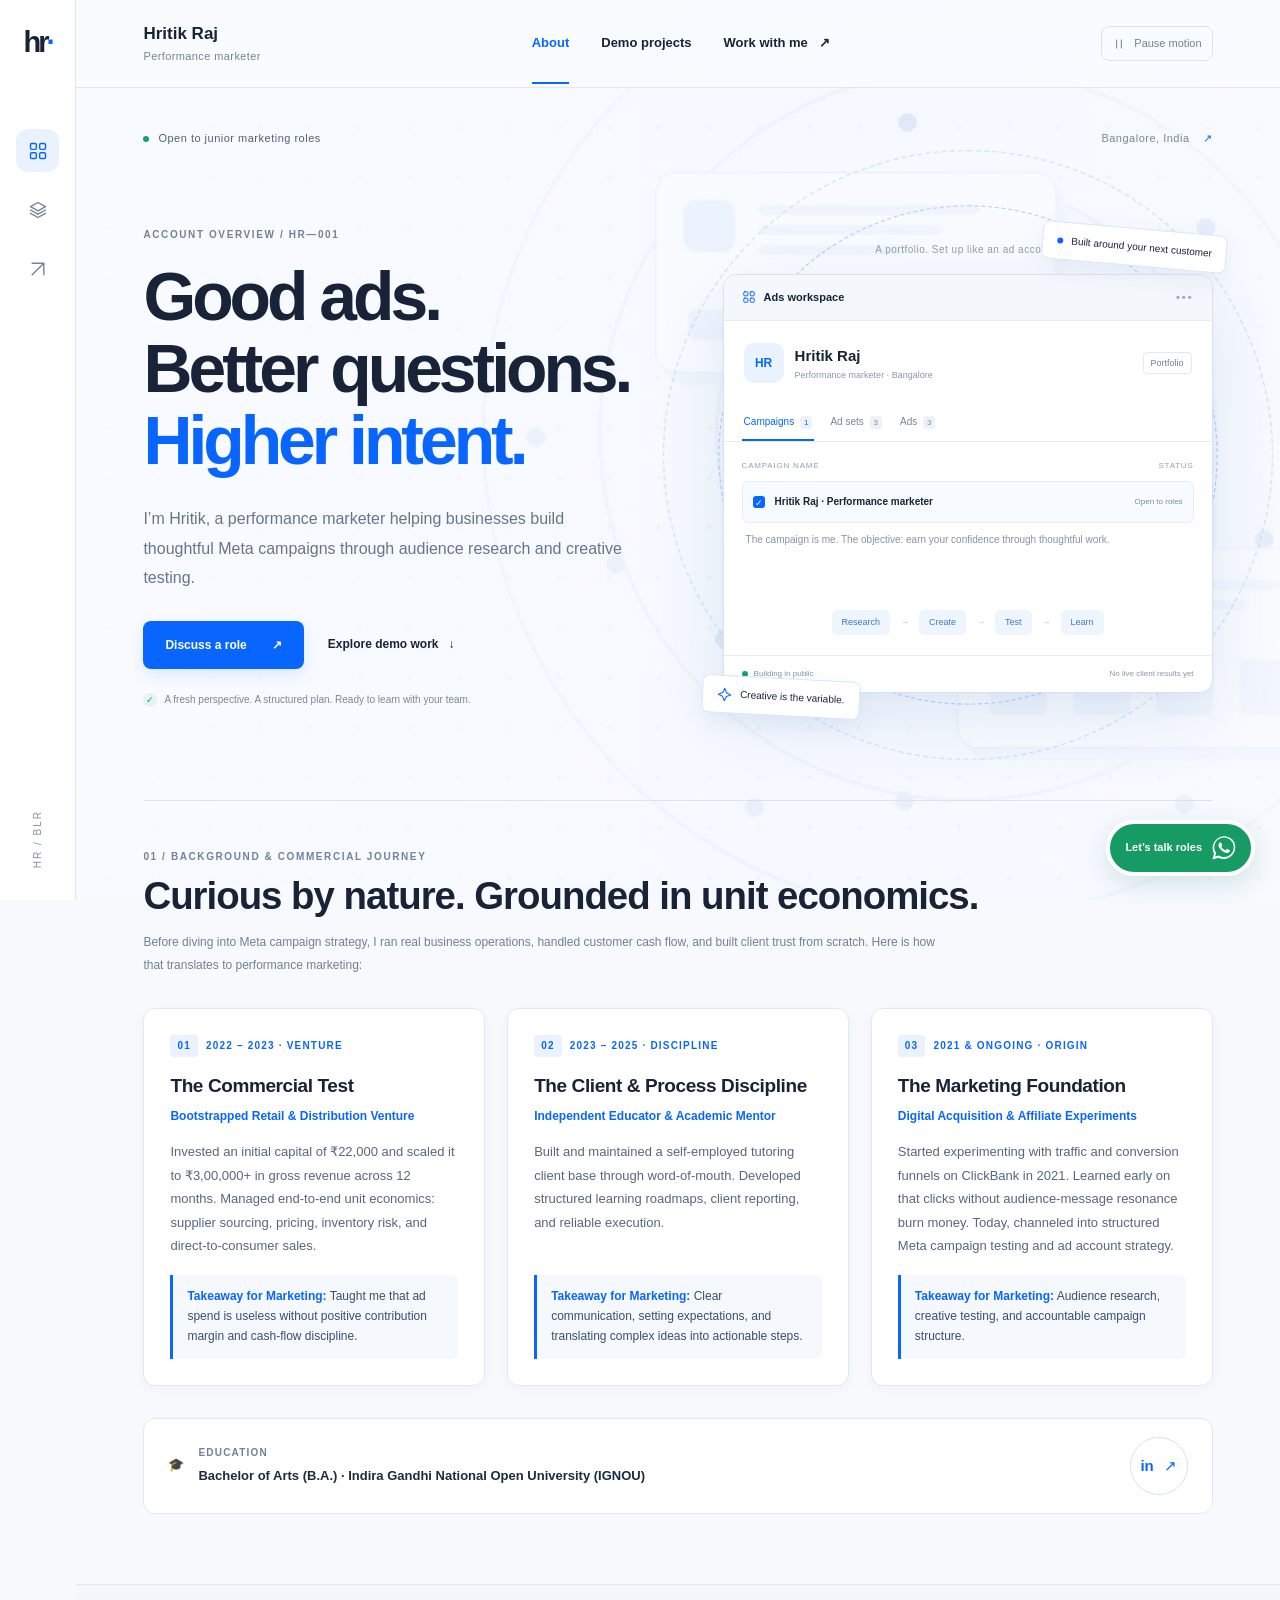
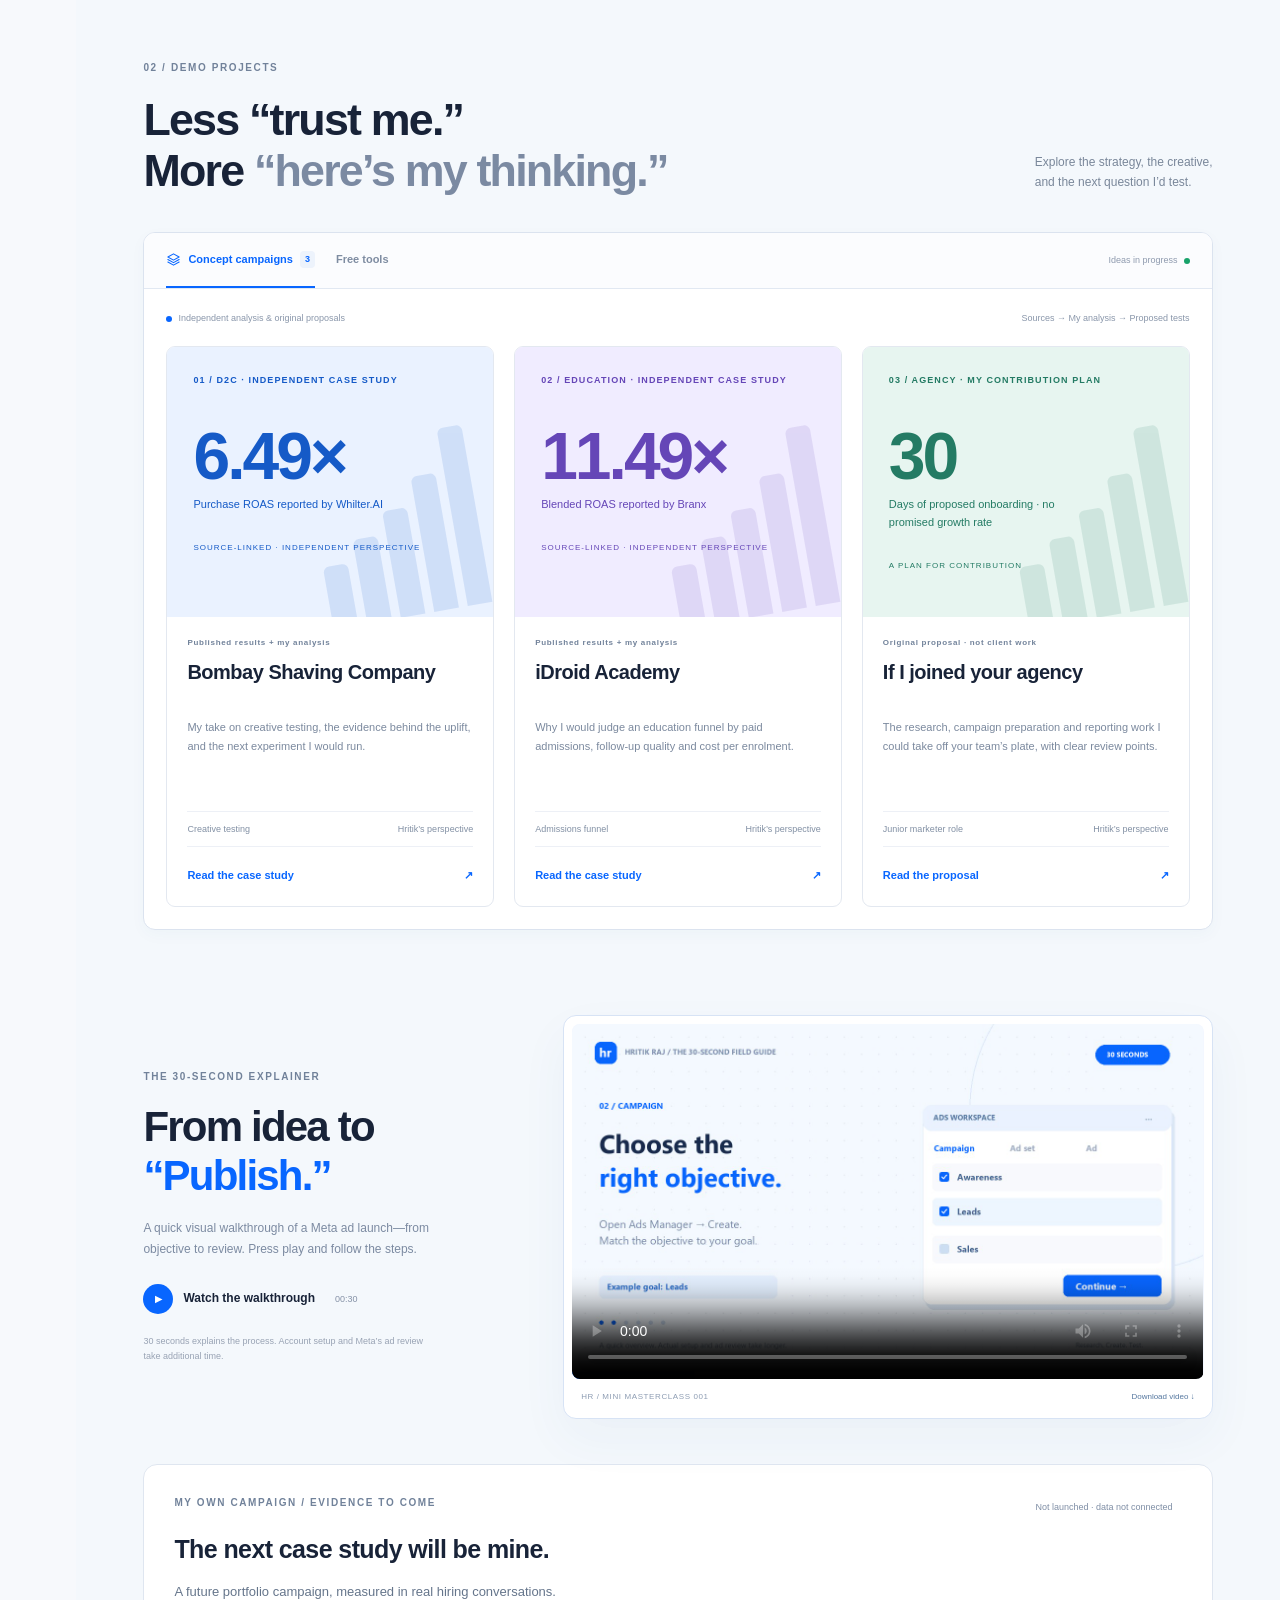
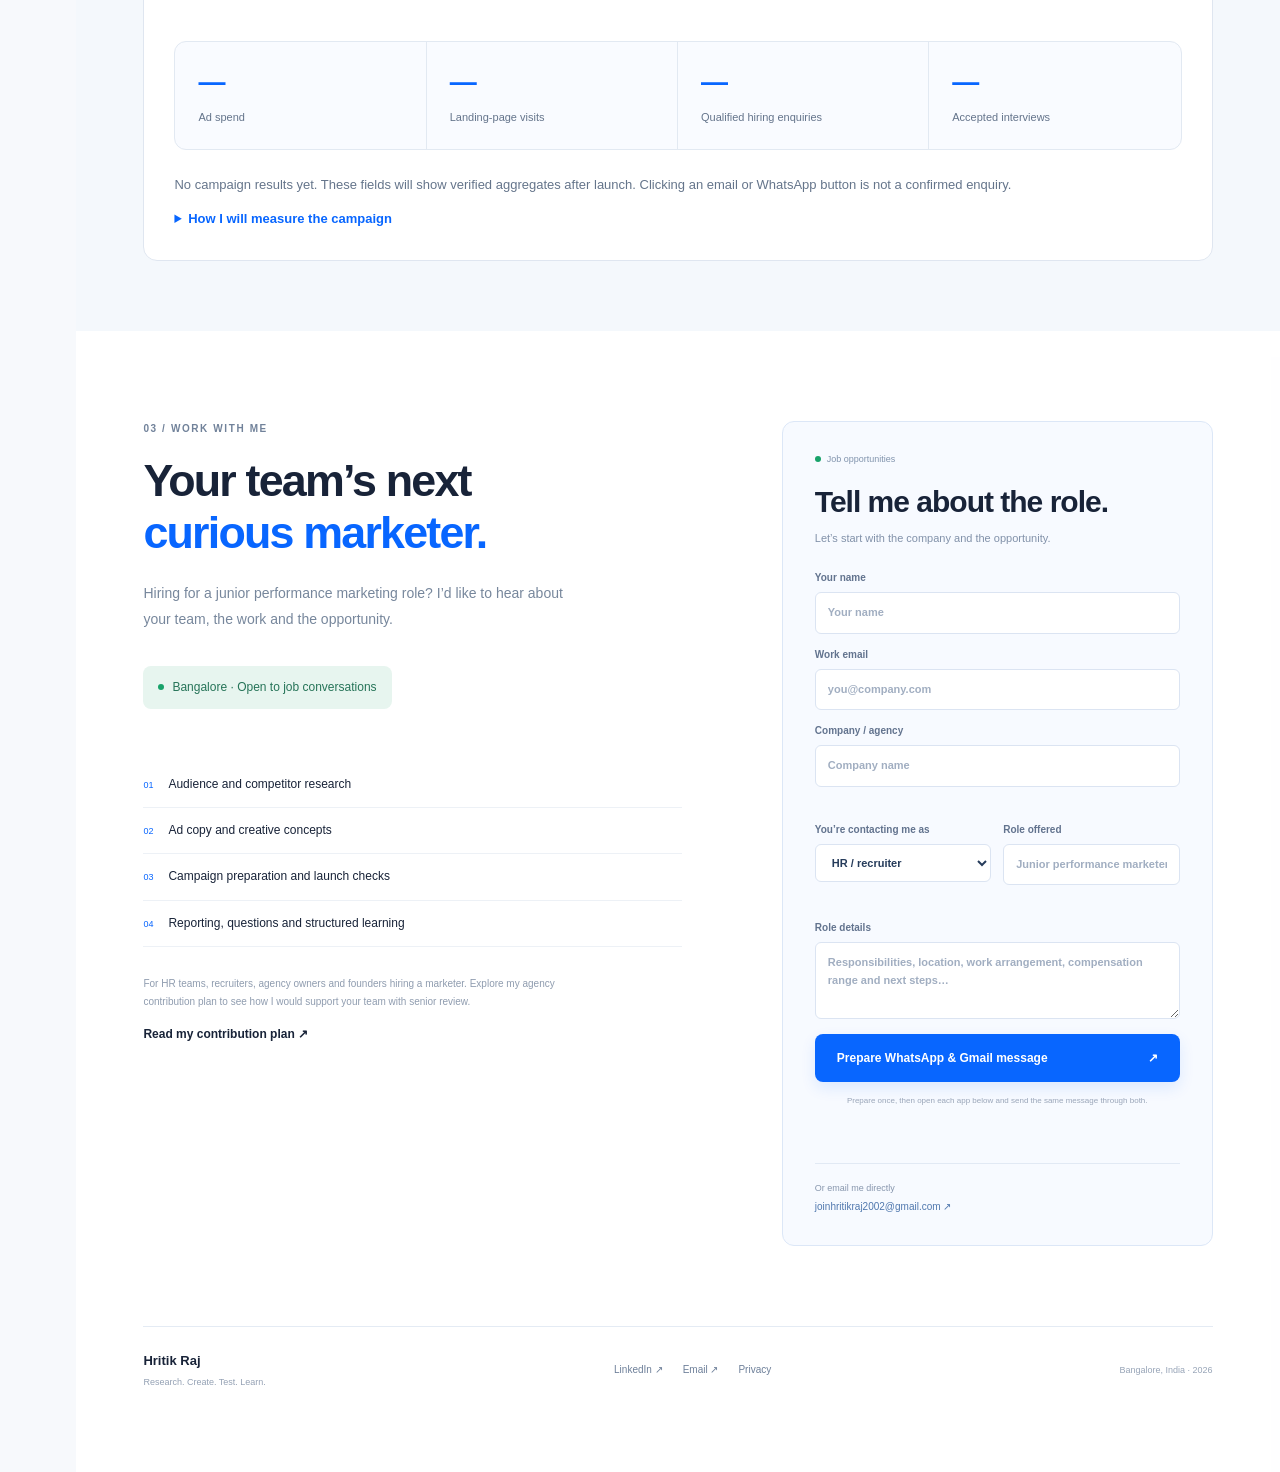
==== commit 2d7551bc: "Remove date and calendar picker from contact form: index.html" ====
--- a/index.html
+++ b/index.html
@@ -113,13 +113,13 @@
 </section>
 <section id="work" class="work section">
   <div class="offer-grid"><div class="offer-copy reveal"><span class="micro-label">03 / WORK WITH ME</span><h2>Your team’s next<br><span>curious marketer.</span></h2><p class="offer-lead">Hiring for a junior performance marketing role? I’d like to hear about your team, the work and the opportunity.</p><div class="hiring-badge"><span class="status-dot"></span> Bangalore · Open to job conversations</div><ul class="offer-list"><li><span>01</span> Audience and competitor research</li><li><span>02</span> Ad copy and creative concepts</li><li><span>03</span> Campaign preparation and launch checks</li><li><span>04</span> Reporting, questions and structured learning</li></ul><p class="offer-fine">For HR teams, recruiters, agency owners and founders hiring a marketer. Explore my agency contribution plan to see how I would support your team with senior review.</p><a href="#projects" class="text-link" data-open-agency>Read my contribution plan ↗</a></div>
-  <div class="contact-card reveal"><span class="contact-status"><span class="status-dot"></span> Job opportunities</span><h3>Tell me about the role.</h3><p>Let’s start with the company and the opportunity.</p><form id="contact-form"><label>Your name<input name="name" autocomplete="name" required maxlength="80" placeholder="Your name"></label><label>Work email<input name="email" type="email" autocomplete="email" required maxlength="160" placeholder="you@company.com"></label><label>Company / agency<input name="company" autocomplete="organization" required maxlength="120" placeholder="Company name"></label><div class="fields"><label>You’re contacting me as<select name="sender" required><option>HR / recruiter</option><option>Founder / business owner</option><option>Agency hiring manager</option></select></label><label>Role offered<input name="role" required maxlength="120" placeholder="Junior performance marketer"></label></div><label>Role details<textarea name="details" required maxlength="1500" rows="3" placeholder="Responsibilities, location, work arrangement, compensation range and next steps…"></textarea></label><div class="fields interview-fields"><label>Preferred interview date (IST)<input name="date" type="date" required></label><label>Preferred interview time (IST)<input name="time" type="time" required></label></div><p class="field-help">Your preferred time is a request. I’ll confirm availability in my reply.</p><button type="submit" class="button primary">Prepare WhatsApp &amp; Gmail message <span>↗</span></button><small>Prepare once, then open each app below and send the same message through both.</small><p id="contact-status" class="field-help" aria-live="polite"></p><div id="contact-delivery" hidden><details class="message-preview"><summary>Review your message</summary><pre id="contact-message"></pre></details><div class="delivery-actions"><a id="send-whatsapp" class="button whatsapp-button" target="_blank" rel="noopener noreferrer">1. Open WhatsApp <svg><use href="#i-whatsapp"/></svg></a><a id="send-gmail" class="button primary" target="_blank" rel="noopener noreferrer">2. Open Gmail ↗</a></div><small>Click Send in each app. This website cannot send automatically or confirm delivery.</small><a id="send-email" class="text-link">Use another email app ↗</a></div></form><div class="contact-divider"><span>Or email me directly</span><a href="mailto:joinhritikraj2002@gmail.com">joinhritikraj2002@gmail.com ↗</a></div></div></div>
+  <div class="contact-card reveal"><span class="contact-status"><span class="status-dot"></span> Job opportunities</span><h3>Tell me about the role.</h3><p>Let’s start with the company and the opportunity.</p><form id="contact-form"><label>Your name<input name="name" autocomplete="name" required maxlength="80" placeholder="Your name"></label><label>Work email<input name="email" type="email" autocomplete="email" required maxlength="160" placeholder="you@company.com"></label><label>Company / agency<input name="company" autocomplete="organization" required maxlength="120" placeholder="Company name"></label><div class="fields"><label>You’re contacting me as<select name="sender" required><option>HR / recruiter</option><option>Founder / business owner</option><option>Agency hiring manager</option></select></label><label>Role offered<input name="role" required maxlength="120" placeholder="Junior performance marketer"></label></div><label>Role details<textarea name="details" required maxlength="1500" rows="3" placeholder="Responsibilities, location, work arrangement, compensation range and next steps…"></textarea></label><button type="submit" class="button primary">Prepare WhatsApp &amp; Gmail message <span>↗</span></button><small>Prepare once, then open each app below and send the same message through both.</small><p id="contact-status" class="field-help" aria-live="polite"></p><div id="contact-delivery" hidden><details class="message-preview"><summary>Review your message</summary><pre id="contact-message"></pre></details><div class="delivery-actions"><a id="send-whatsapp" class="button whatsapp-button" target="_blank" rel="noopener noreferrer">1. Open WhatsApp <svg><use href="#i-whatsapp"/></svg></a><a id="send-gmail" class="button primary" target="_blank" rel="noopener noreferrer">2. Open Gmail ↗</a></div><small>Click Send in each app. This website cannot send automatically or confirm delivery.</small><a id="send-email" class="text-link">Use another email app ↗</a></div></form><div class="contact-divider"><span>Or email me directly</span><a href="mailto:joinhritikraj2002@gmail.com">joinhritikraj2002@gmail.com ↗</a></div></div></div>
   <footer><a href="#about" class="footer-brand">Hritik Raj<span>Research. Create. Test. Learn.</span></a><div><a href="https://www.linkedin.com/in/hritik-raj-bb6a1a37b/" target="_blank" rel="noopener noreferrer">LinkedIn ↗</a><a href="mailto:joinhritikraj2002@gmail.com">Email ↗</a><button class="plain-button" id="privacy-button" type="button">Privacy</button></div><span>Bangalore, India · <span id="year">2026</span></span></footer>
 </section>
 </main></div>
 <a class="whatsapp-float" href="https://wa.me/916206949659?text=Hi%20Hritik%2C%20I%20would%20like%20to%20discuss%20a%20job%20opportunity." target="_blank" rel="noopener noreferrer" aria-label="Chat with Hritik Raj on WhatsApp"><span>Let’s talk roles</span><svg><use href="#i-whatsapp"/></svg></a>
 <dialog id="project-dialog" aria-labelledby="dialog-title"><div class="dialog-top"><span class="micro-label">CAMPAIGN DETAIL / CONCEPT WORK</span><button class="close-dialog" aria-label="Close project" type="button">×</button></div><div id="project-detail"></div></dialog>
-<dialog id="privacy-dialog" aria-labelledby="privacy-title"><div class="dialog-top"><span class="micro-label">YOUR INFORMATION</span><button class="close-dialog" aria-label="Close privacy notice" type="button">×</button></div><h2 id="privacy-title">A simple privacy note.</h2><p>The calculators run in your browser. Their inputs are not sent to Hritik. The job form prepares your details and preferred interview date and time in your browser. Opening WhatsApp or Gmail passes that message to the chosen service. You choose whether to send it in each app. No form inputs are saved by this site or submitted to a website database.</p><p>Gmail, your email provider, WhatsApp, LinkedIn and the hosting provider have their own privacy practices. This site adds no Meta Pixel or advertising cookies. For questions, email <a href="mailto:joinhritikraj2002@gmail.com">joinhritikraj2002@gmail.com</a>.</p></dialog>
+<dialog id="privacy-dialog" aria-labelledby="privacy-title"><div class="dialog-top"><span class="micro-label">YOUR INFORMATION</span><button class="close-dialog" aria-label="Close privacy notice" type="button">×</button></div><h2 id="privacy-title">A simple privacy note.</h2><p>The calculators run in your browser. Their inputs are not sent to Hritik. The job form prepares your details in your browser. Opening WhatsApp or Gmail passes that message to the chosen service. You choose whether to send it in each app. No form inputs are saved by this site or submitted to a website database.</p><p>Gmail, your email provider, WhatsApp, LinkedIn and the hosting provider have their own privacy practices. This site adds no Meta Pixel or advertising cookies. For questions, email <a href="mailto:joinhritikraj2002@gmail.com">joinhritikraj2002@gmail.com</a>.</p></dialog>
 <svg class="icon-defs" xmlns="http://www.w3.org/2000/svg" aria-hidden="true"><defs>
 <symbol id="i-grid" viewBox="0 0 24 24"><rect x="3" y="3" width="7" height="7" rx="1.5"/><rect x="14" y="3" width="7" height="7" rx="1.5"/><rect x="3" y="14" width="7" height="7" rx="1.5"/><rect x="14" y="14" width="7" height="7" rx="1.5"/></symbol>
 <symbol id="i-stack" viewBox="0 0 24 24"><path d="m12 3 9 5-9 5-9-5 9-5ZM3 12l9 5 9-5M3 16l9 5 9-5"/></symbol>
@@ -132,3 +132,4 @@
 </body></html>
 
 
+
--- a/styles.css
+++ b/styles.css
@@ -14,3 +14,25 @@
 @media(max-width:600px){.case-art{min-height:240px}.project-info h3,.project-info>p{min-height:0}.meeting-card{grid-template-columns:1fr;padding:22px;gap:28px;margin-top:30px}.meeting-card h3{font-size:26px}.case-metrics{grid-template-columns:1fr}.case-metrics>div{border-right:0;border-bottom:1px solid #e2e9f2;padding:15px 18px}.case-sections>section{grid-template-columns:24px 1fr;gap:8px;padding:22px 0}.case-sections h3{font-size:18px}.case-sections p{font-size:13px}.authorship-note{padding:16px}.experiment{padding:22px}.experiment h3{font-size:23px}.experiment-metrics>div{padding:15px}.experiment-metrics span{font-size:10px}.experiment .neutral-pill{white-space:normal}.hiring-badge{font-size:10px}.meeting-card .fields{grid-template-columns:1fr}.contact-card .fields{grid-template-columns:1fr}}
 
 .delivery-actions{display:grid;grid-template-columns:1fr 1fr;gap:10px;margin:16px 0 10px}.contact-card .delivery-actions .button{gap:9px;padding:13px 10px;font-size:11px}.whatsapp-button{background:#128c60;color:white}.whatsapp-button:hover{background:#08784f}.message-preview{margin-top:14px;border:1px solid #dce5f2;border-radius:8px;background:#fff;padding:12px}.message-preview summary{cursor:pointer;font-size:12px;color:#0866ff;font-weight:600}.message-preview pre{white-space:pre-wrap;overflow-wrap:anywhere;font:12px/1.8 Interface,Arial,sans-serif;color:#53677f;margin:12px 0 0}#contact-delivery>.text-link{margin-top:14px;font-size:11px}#contact-status{color:#37634e}.contact-card .interview-fields{margin-bottom:0}@media(max-width:380px){.delivery-actions{grid-template-columns:1fr}}
+
+/* Background & Commercial Journey */
+.about-strip{display:block;border-top:1px solid #dae3ef;padding:48px 0 0}
+.about-header{margin-bottom:32px}
+.about-header h2{font-size:clamp(28px,3vw,42px);font-weight:700;letter-spacing:-1px;line-height:1.2;margin:0 0 12px}
+.about-lead{font-size:14px;line-height:1.85;color:#5a6c85;max-width:800px;margin:0}
+.journey-grid{display:grid;grid-template-columns:repeat(3,1fr);gap:22px;margin-bottom:32px}
+.journey-card{background:#fff;border:1px solid #dfe7f2;border-radius:12px;padding:26px;display:flex;flex-direction:column;box-shadow:0 3px 12px rgba(43,81,128,0.04);transition:transform .2s,box-shadow .2s,border-color .2s}
+.journey-card:hover{transform:translateY(-3px);box-shadow:0 10px 24px rgba(8,102,255,0.08);border-color:#b8d5ff}
+.journey-kicker{font-size:10px;font-weight:700;letter-spacing:1.2px;color:#0866ff;display:flex;align-items:center;gap:8px;margin-bottom:14px}
+.journey-kicker span{background:#eaf2ff;padding:3px 7px;border-radius:4px;font-weight:800}
+.journey-card h3{font-size:19px;font-weight:700;letter-spacing:-.4px;color:#182338;margin:0 0 6px}
+.journey-card h4{font-size:12px;font-weight:600;color:#0866ff;margin:0 0 14px}
+.journey-card p{font-size:13px;line-height:1.8;color:#57677d;margin:0 0 18px;flex-grow:1}
+.journey-takeaway{background:#f5f8fd;border-left:3px solid #0866ff;padding:12px 14px;border-radius:0 6px 6px 0;font-size:12px;line-height:1.65;color:#394f6e}
+.journey-takeaway strong{color:#0866ff;font-weight:700}
+.about-footer-row{display:flex;align-items:center;justify-content:space-between;gap:20px;background:#fff;border:1px solid #dfe7f2;border-radius:12px;padding:18px 24px}
+.education-badge{display:flex;align-items:center;gap:14px}
+.edu-icon{font-size:26px}
+.education-badge strong{display:block;font-size:10px;letter-spacing:1.2px;text-transform:uppercase;color:#708199;margin-bottom:2px}
+.education-badge span{font-size:13px;font-weight:600;color:#1d2b40}
+@media(max-width:960px){.journey-grid{grid-template-columns:1fr}.about-footer-row{flex-direction:column;align-items:flex-start}}
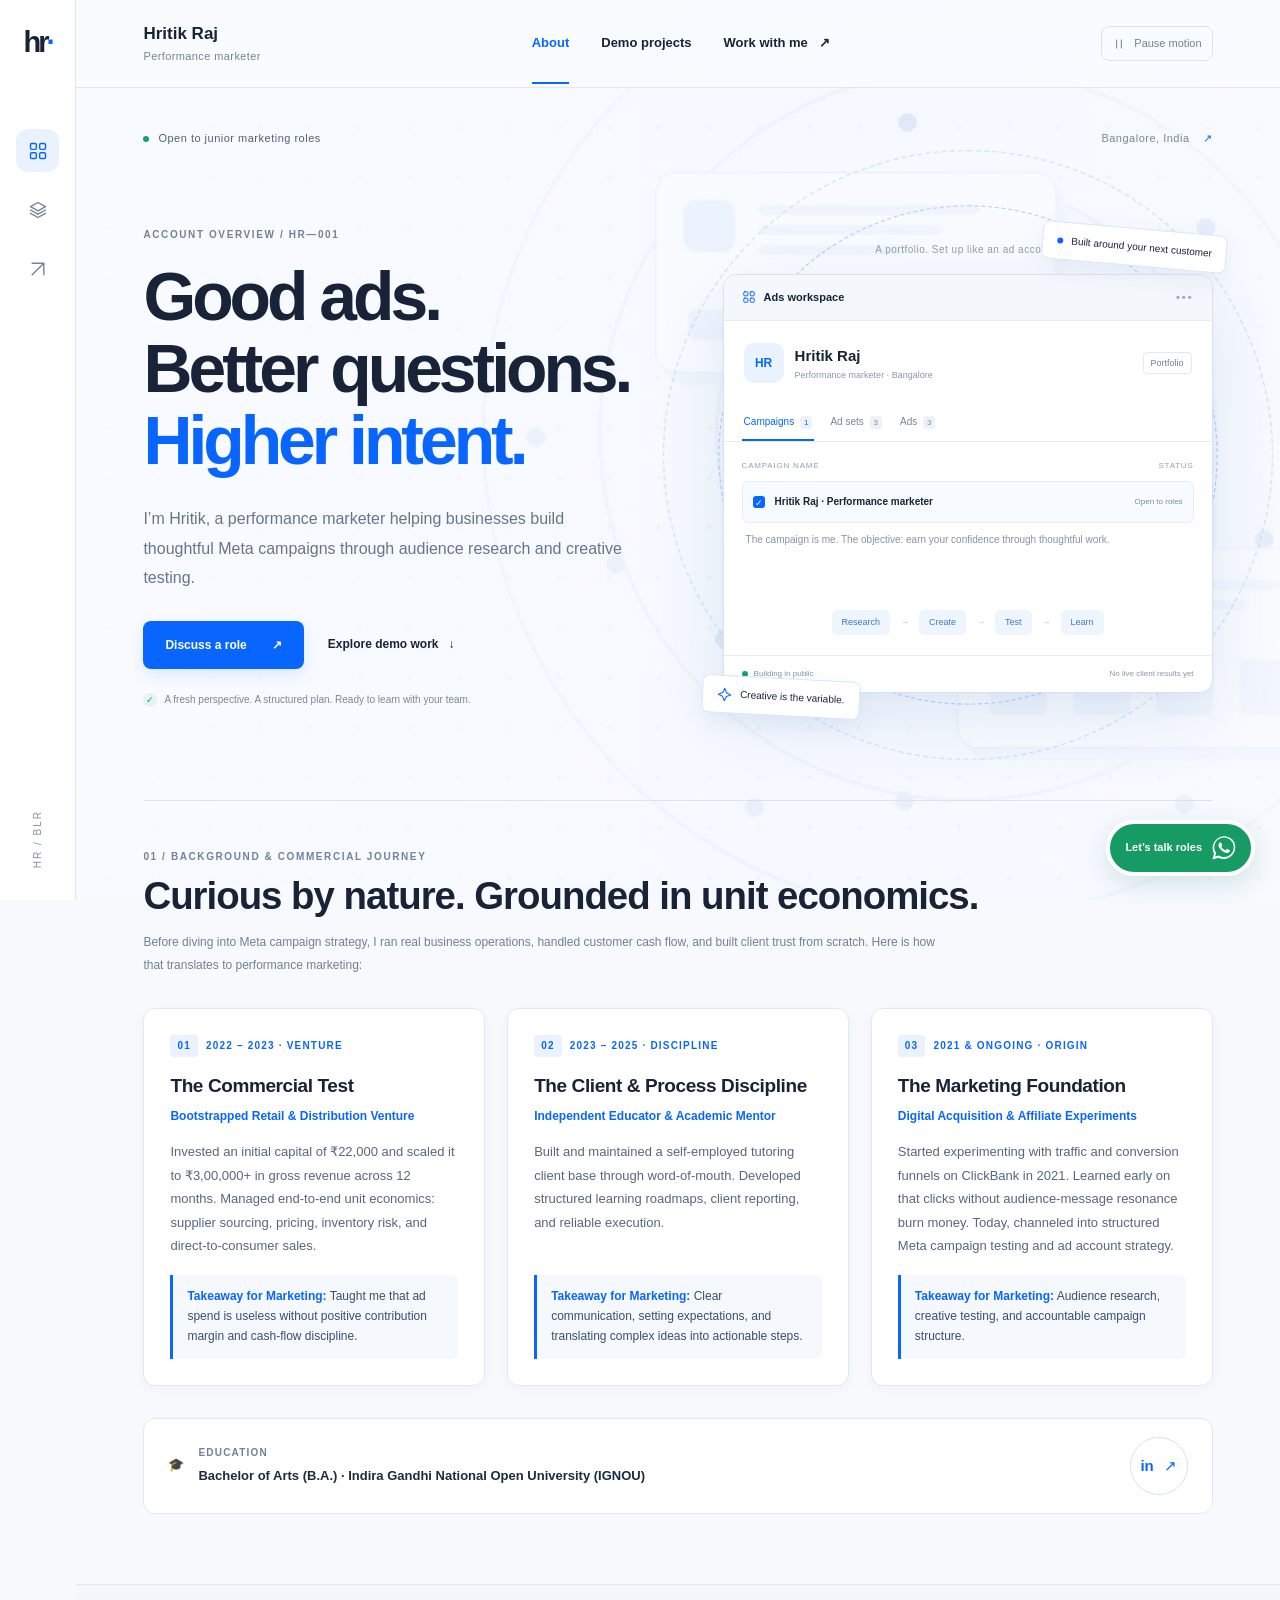
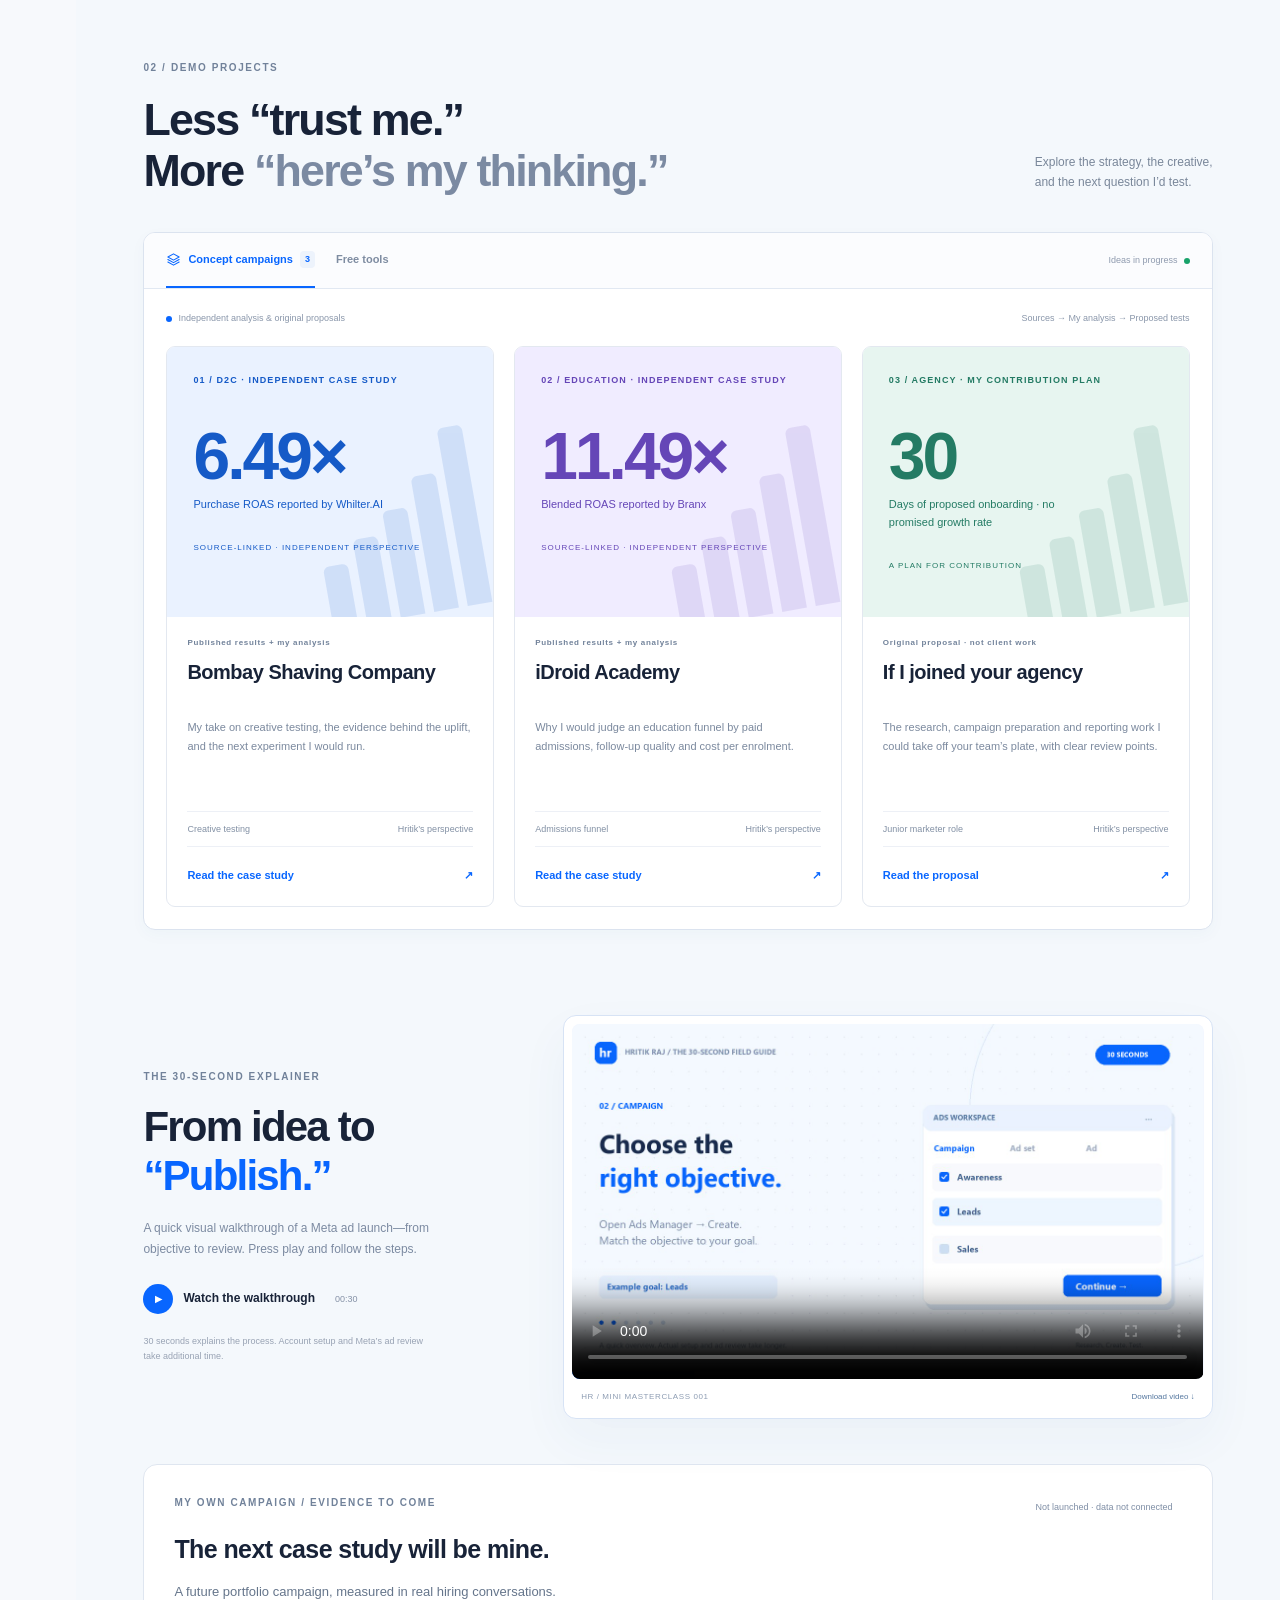
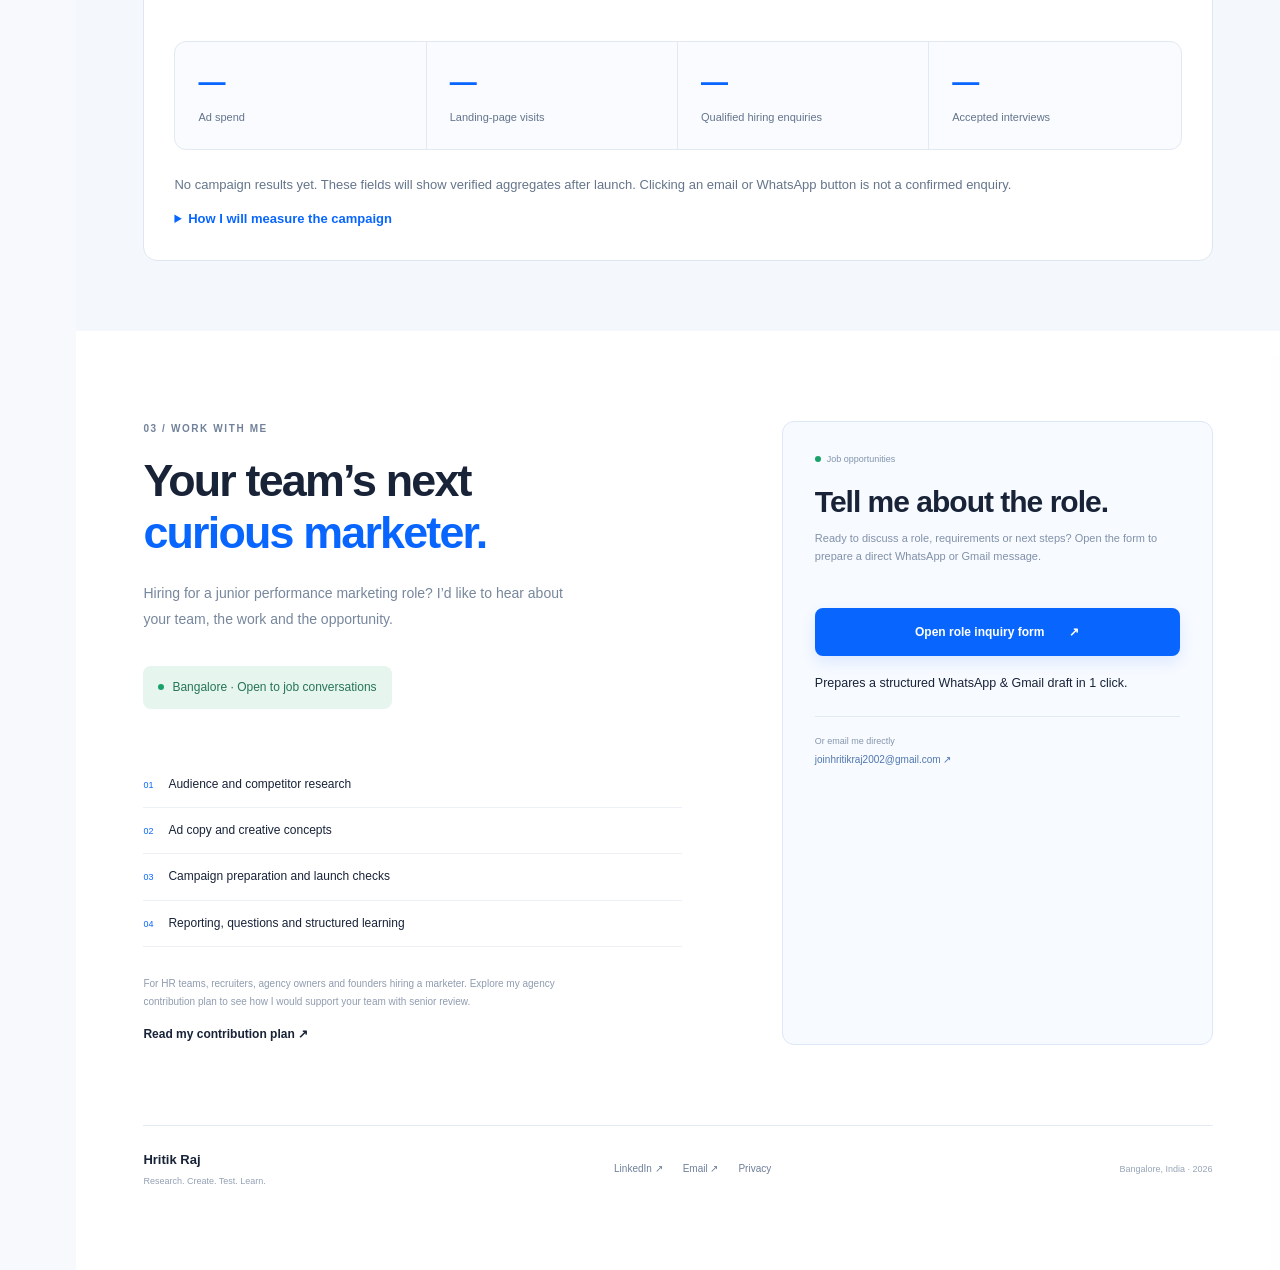
==== commit 576342a9: "Add role inquiry popup modal on page load: index.html" ====
--- a/index.html
+++ b/index.html
@@ -113,13 +113,15 @@
 </section>
 <section id="work" class="work section">
   <div class="offer-grid"><div class="offer-copy reveal"><span class="micro-label">03 / WORK WITH ME</span><h2>Your team’s next<br><span>curious marketer.</span></h2><p class="offer-lead">Hiring for a junior performance marketing role? I’d like to hear about your team, the work and the opportunity.</p><div class="hiring-badge"><span class="status-dot"></span> Bangalore · Open to job conversations</div><ul class="offer-list"><li><span>01</span> Audience and competitor research</li><li><span>02</span> Ad copy and creative concepts</li><li><span>03</span> Campaign preparation and launch checks</li><li><span>04</span> Reporting, questions and structured learning</li></ul><p class="offer-fine">For HR teams, recruiters, agency owners and founders hiring a marketer. Explore my agency contribution plan to see how I would support your team with senior review.</p><a href="#projects" class="text-link" data-open-agency>Read my contribution plan ↗</a></div>
-  <div class="contact-card reveal"><span class="contact-status"><span class="status-dot"></span> Job opportunities</span><h3>Tell me about the role.</h3><p>Let’s start with the company and the opportunity.</p><form id="contact-form"><label>Your name<input name="name" autocomplete="name" required maxlength="80" placeholder="Your name"></label><label>Work email<input name="email" type="email" autocomplete="email" required maxlength="160" placeholder="you@company.com"></label><label>Company / agency<input name="company" autocomplete="organization" required maxlength="120" placeholder="Company name"></label><div class="fields"><label>You’re contacting me as<select name="sender" required><option>HR / recruiter</option><option>Founder / business owner</option><option>Agency hiring manager</option></select></label><label>Role offered<input name="role" required maxlength="120" placeholder="Junior performance marketer"></label></div><label>Role details<textarea name="details" required maxlength="1500" rows="3" placeholder="Responsibilities, location, work arrangement, compensation range and next steps…"></textarea></label><button type="submit" class="button primary">Prepare WhatsApp &amp; Gmail message <span>↗</span></button><small>Prepare once, then open each app below and send the same message through both.</small><p id="contact-status" class="field-help" aria-live="polite"></p><div id="contact-delivery" hidden><details class="message-preview"><summary>Review your message</summary><pre id="contact-message"></pre></details><div class="delivery-actions"><a id="send-whatsapp" class="button whatsapp-button" target="_blank" rel="noopener noreferrer">1. Open WhatsApp <svg><use href="#i-whatsapp"/></svg></a><a id="send-gmail" class="button primary" target="_blank" rel="noopener noreferrer">2. Open Gmail ↗</a></div><small>Click Send in each app. This website cannot send automatically or confirm delivery.</small><a id="send-email" class="text-link">Use another email app ↗</a></div></form><div class="contact-divider"><span>Or email me directly</span><a href="mailto:joinhritikraj2002@gmail.com">joinhritikraj2002@gmail.com ↗</a></div></div></div>
+  <div class="contact-card reveal"><span class="contact-status"><span class="status-dot"></span> Job opportunities</span><h3>Tell me about the role.</h3><p>Ready to discuss a role, requirements or next steps? Open the form to prepare a direct WhatsApp or Gmail message.</p><button type="button" class="button primary" id="open-role-from-work-btn" style="width:100%;margin:20px 0 14px">Open role inquiry form <span>↗</span></button><small>Prepares a structured WhatsApp &amp; Gmail draft in 1 click.</small><div class="contact-divider"><span>Or email me directly</span><a href="mailto:joinhritikraj2002@gmail.com">joinhritikraj2002@gmail.com ↗</a></div></div></div>
   <footer><a href="#about" class="footer-brand">Hritik Raj<span>Research. Create. Test. Learn.</span></a><div><a href="https://www.linkedin.com/in/hritik-raj-bb6a1a37b/" target="_blank" rel="noopener noreferrer">LinkedIn ↗</a><a href="mailto:joinhritikraj2002@gmail.com">Email ↗</a><button class="plain-button" id="privacy-button" type="button">Privacy</button></div><span>Bangalore, India · <span id="year">2026</span></span></footer>
 </section>
 </main></div>
 <a class="whatsapp-float" href="https://wa.me/916206949659?text=Hi%20Hritik%2C%20I%20would%20like%20to%20discuss%20a%20job%20opportunity." target="_blank" rel="noopener noreferrer" aria-label="Chat with Hritik Raj on WhatsApp"><span>Let’s talk roles</span><svg><use href="#i-whatsapp"/></svg></a>
+
 <dialog id="project-dialog" aria-labelledby="dialog-title"><div class="dialog-top"><span class="micro-label">CAMPAIGN DETAIL / CONCEPT WORK</span><button class="close-dialog" aria-label="Close project" type="button">×</button></div><div id="project-detail"></div></dialog>
 <dialog id="privacy-dialog" aria-labelledby="privacy-title"><div class="dialog-top"><span class="micro-label">YOUR INFORMATION</span><button class="close-dialog" aria-label="Close privacy notice" type="button">×</button></div><h2 id="privacy-title">A simple privacy note.</h2><p>The calculators run in your browser. Their inputs are not sent to Hritik. The job form prepares your details in your browser. Opening WhatsApp or Gmail passes that message to the chosen service. You choose whether to send it in each app. No form inputs are saved by this site or submitted to a website database.</p><p>Gmail, your email provider, WhatsApp, LinkedIn and the hosting provider have their own privacy practices. This site adds no Meta Pixel or advertising cookies. For questions, email <a href="mailto:joinhritikraj2002@gmail.com">joinhritikraj2002@gmail.com</a>.</p></dialog>
+<dialog id="role-dialog" class="role-dialog" aria-labelledby="role-dialog-title"><div class="role-modal-container"><div class="role-modal-intro"><div class="hiring-badge"><span class="status-dot"></span> Bangalore · Open to job conversations</div><h2 id="role-dialog-title">Your team’s next<br><span>curious marketer.</span></h2><p class="role-modal-lead">Hiring for a junior performance marketing role? I’d like to hear about your team, the work and the opportunity.</p><ul class="offer-list"><li><span>01</span> Audience and competitor research</li><li><span>02</span> Ad copy and creative concepts</li><li><span>03</span> Campaign preparation and launch checks</li><li><span>04</span> Reporting, questions and structured learning</li></ul><div class="role-modal-bottom-actions"><button type="button" class="role-explore-btn" id="explore-portfolio-btn">Explore my portfolio first <span>↓</span></button></div></div><div class="role-modal-form-col"><div class="role-modal-header"><span class="contact-status"><span class="status-dot"></span> Job opportunities</span><button class="close-dialog" aria-label="Close dialog" type="button">×</button></div><h3>Tell me about the role.</h3><p>Let’s start with the company and the opportunity.</p><form id="contact-form"><label>Your name<input name="name" autocomplete="name" required maxlength="80" placeholder="Your name"></label><label>Work email<input name="email" type="email" autocomplete="email" required maxlength="160" placeholder="you@company.com"></label><label>Company / agency<input name="company" autocomplete="organization" required maxlength="120" placeholder="Company name"></label><div class="fields"><label>You’re contacting me as<select name="sender" required><option>HR / recruiter</option><option>Founder / business owner</option><option>Agency hiring manager</option></select></label><label>Role offered<input name="role" required maxlength="120" placeholder="Junior performance marketer"></label></div><label>Role details<textarea name="details" required maxlength="1500" rows="3" placeholder="Responsibilities, location, work arrangement, compensation range and next steps…"></textarea></label><button type="submit" class="button primary">Prepare WhatsApp &amp; Gmail message <span>↗</span></button><small>Prepare once, then open each app below and send the same message through both.</small><p id="contact-status" class="field-help" aria-live="polite"></p><div id="contact-delivery" hidden><details class="message-preview"><summary>Review your message</summary><pre id="contact-message"></pre></details><div class="delivery-actions"><a id="send-whatsapp" class="button whatsapp-button" target="_blank" rel="noopener noreferrer">1. Open WhatsApp <svg><use href="#i-whatsapp"/></svg></a><a id="send-gmail" class="button primary" target="_blank" rel="noopener noreferrer">2. Open Gmail ↗</a></div><small>Click Send in each app. This website cannot send automatically or confirm delivery.</small><a id="send-email" class="text-link">Use another email app ↗</a></div></form><div class="contact-divider"><span>Or email me directly</span><a href="mailto:joinhritikraj2002@gmail.com">joinhritikraj2002@gmail.com ↗</a></div></div></div></dialog>
 <svg class="icon-defs" xmlns="http://www.w3.org/2000/svg" aria-hidden="true"><defs>
 <symbol id="i-grid" viewBox="0 0 24 24"><rect x="3" y="3" width="7" height="7" rx="1.5"/><rect x="14" y="3" width="7" height="7" rx="1.5"/><rect x="3" y="14" width="7" height="7" rx="1.5"/><rect x="14" y="14" width="7" height="7" rx="1.5"/></symbol>
 <symbol id="i-stack" viewBox="0 0 24 24"><path d="m12 3 9 5-9 5-9-5 9-5ZM3 12l9 5 9-5M3 16l9 5 9-5"/></symbol>
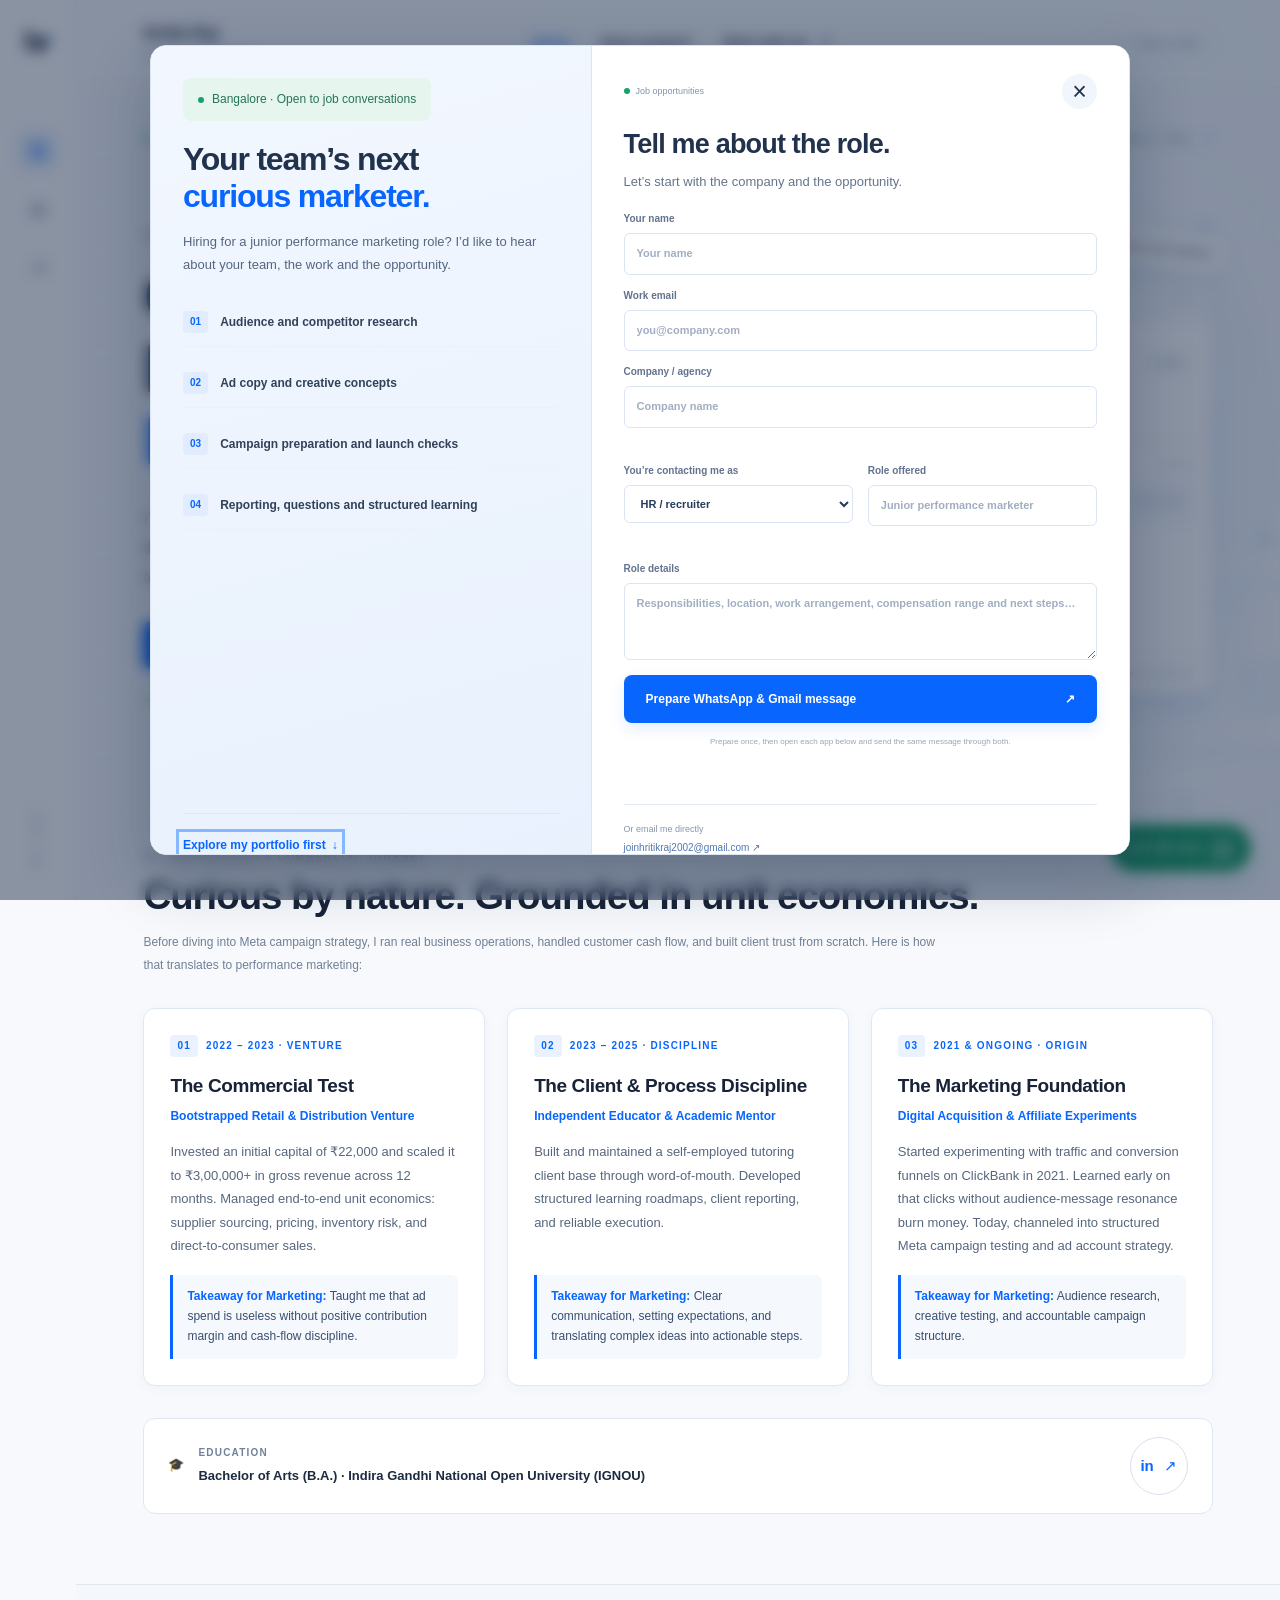
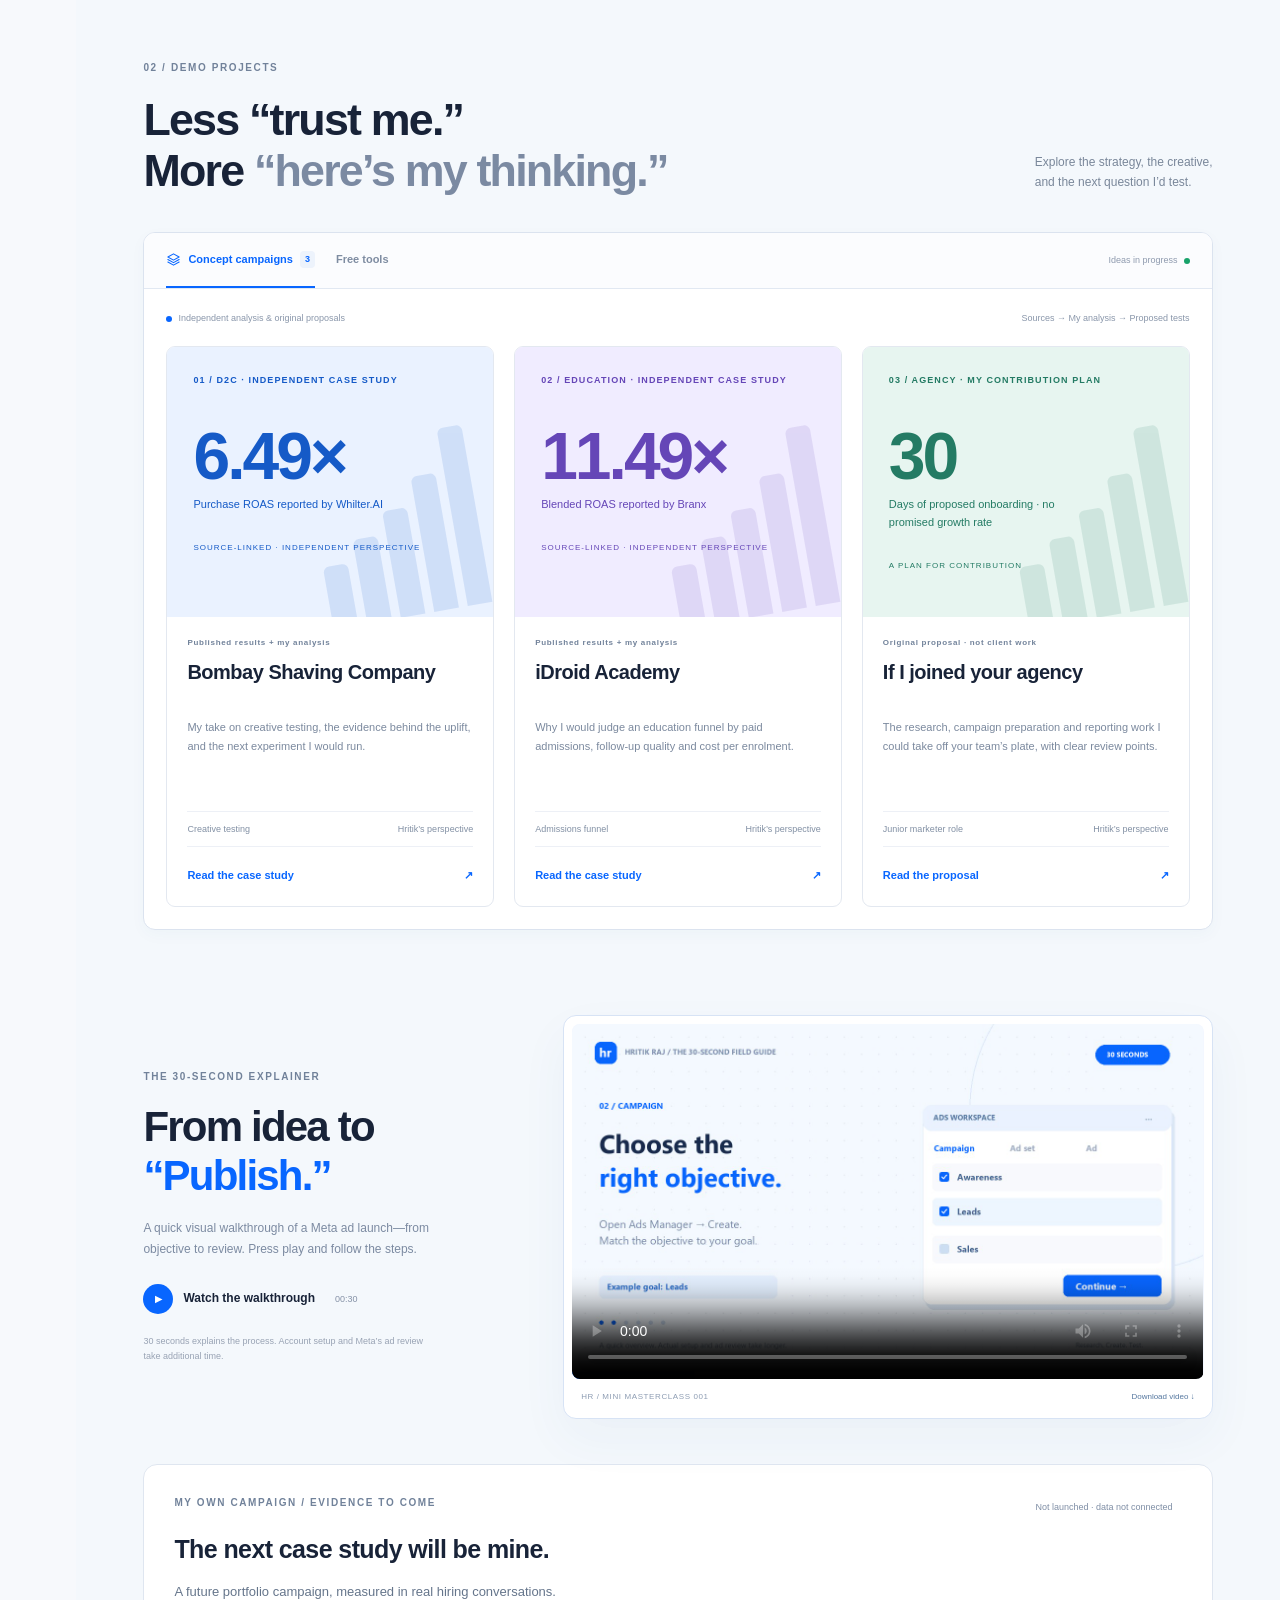
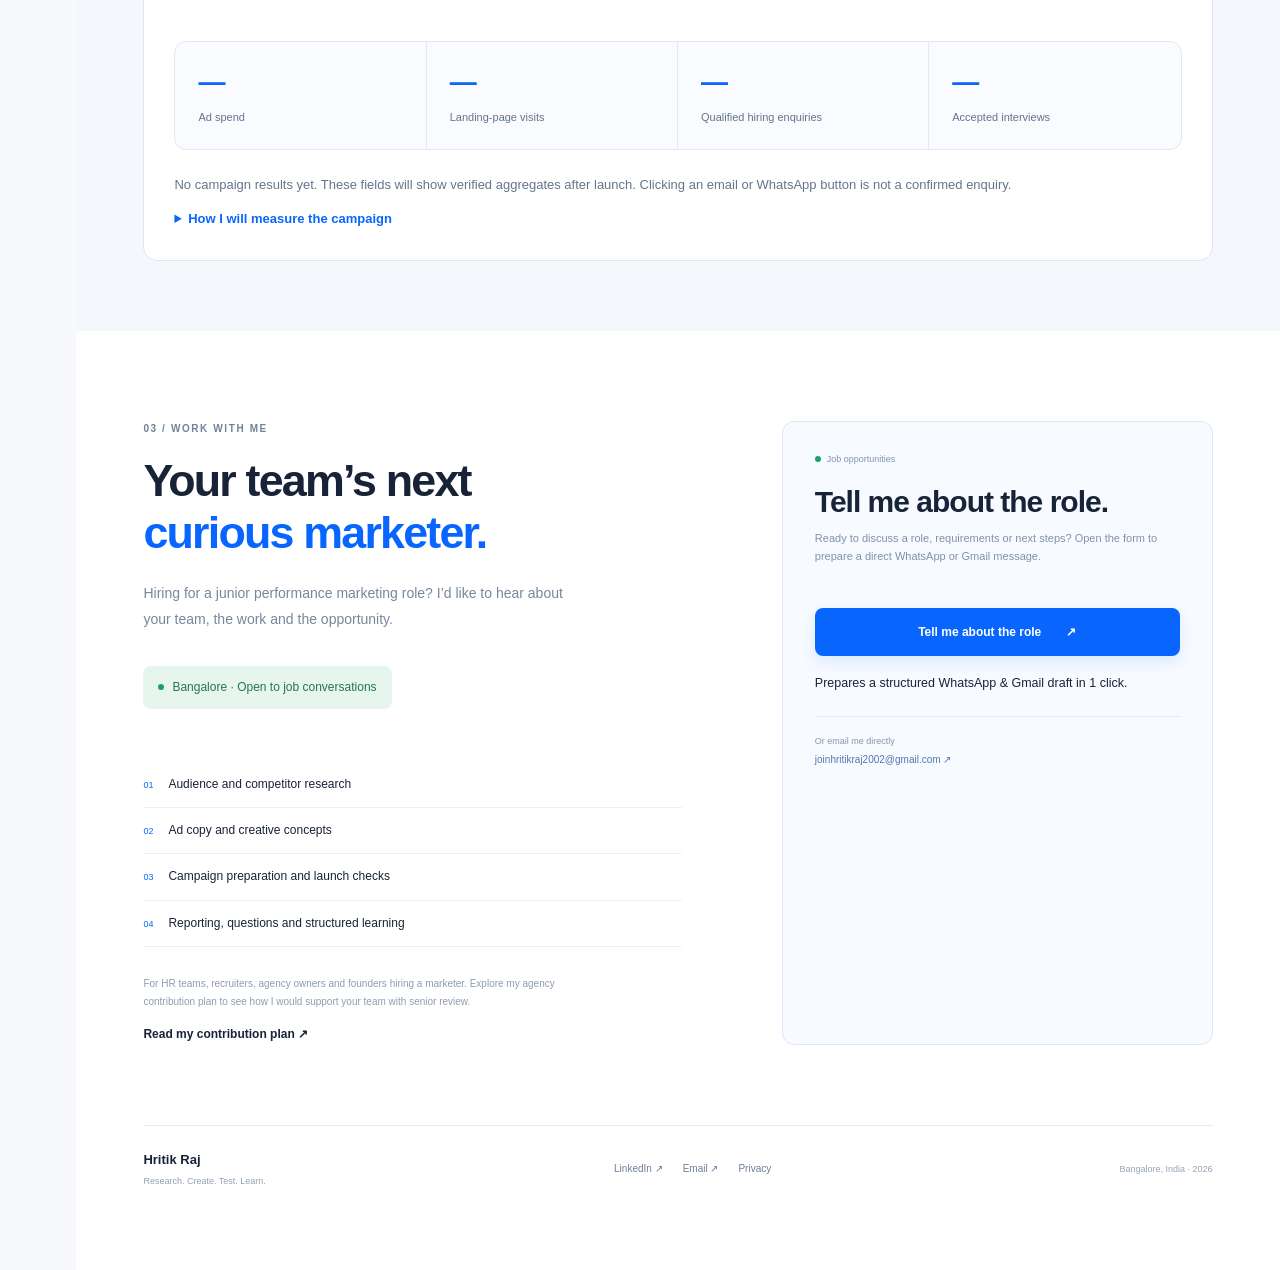
==== commit 7e352dc9: "Ensure role modal opens immediately on visit and wire Tell me about the role button: index.html" ====
--- a/index.html
+++ b/index.html
@@ -1,11 +1,11 @@
-﻿<!doctype html>
+<!doctype html>
 <html lang="en">
 <head>
   <meta charset="utf-8"><meta name="viewport" content="width=device-width,initial-scale=1">
   <title>Hritik Raj — Performance Marketer, Bangalore</title>
   <meta name="description" content="Thoughtful Meta ad campaigns, audience research and creative testing. Explore Hritik Raj's independent case studies, campaign concepts and junior marketing profile.">
   <meta name="theme-color" content="#0866ff"><link rel="icon" href="assets/favicon.svg" type="image/svg+xml">
-  <link rel="stylesheet" href="styles.css"><script src="cases.js" defer></script><script src="app.js" defer></script>
+  <link rel="stylesheet" href="styles.css?v=popup1"><script src="cases.js" defer></script><script src="app.js?v=popup1" defer></script>
 </head>
 <body>
 <a class="skip-link" href="#main">Skip to content</a>
@@ -113,7 +113,7 @@
 </section>
 <section id="work" class="work section">
   <div class="offer-grid"><div class="offer-copy reveal"><span class="micro-label">03 / WORK WITH ME</span><h2>Your team’s next<br><span>curious marketer.</span></h2><p class="offer-lead">Hiring for a junior performance marketing role? I’d like to hear about your team, the work and the opportunity.</p><div class="hiring-badge"><span class="status-dot"></span> Bangalore · Open to job conversations</div><ul class="offer-list"><li><span>01</span> Audience and competitor research</li><li><span>02</span> Ad copy and creative concepts</li><li><span>03</span> Campaign preparation and launch checks</li><li><span>04</span> Reporting, questions and structured learning</li></ul><p class="offer-fine">For HR teams, recruiters, agency owners and founders hiring a marketer. Explore my agency contribution plan to see how I would support your team with senior review.</p><a href="#projects" class="text-link" data-open-agency>Read my contribution plan ↗</a></div>
-  <div class="contact-card reveal"><span class="contact-status"><span class="status-dot"></span> Job opportunities</span><h3>Tell me about the role.</h3><p>Ready to discuss a role, requirements or next steps? Open the form to prepare a direct WhatsApp or Gmail message.</p><button type="button" class="button primary" id="open-role-from-work-btn" style="width:100%;margin:20px 0 14px">Open role inquiry form <span>↗</span></button><small>Prepares a structured WhatsApp &amp; Gmail draft in 1 click.</small><div class="contact-divider"><span>Or email me directly</span><a href="mailto:joinhritikraj2002@gmail.com">joinhritikraj2002@gmail.com ↗</a></div></div></div>
+  <div class="contact-card reveal"><span class="contact-status"><span class="status-dot"></span> Job opportunities</span><h3>Tell me about the role.</h3><p>Ready to discuss a role, requirements or next steps? Open the form to prepare a direct WhatsApp or Gmail message.</p><button type="button" class="button primary" id="open-role-from-work-btn" style="width:100%;margin:20px 0 14px">Tell me about the role <span>↗</span></button><small>Prepares a structured WhatsApp &amp; Gmail draft in 1 click.</small><div class="contact-divider"><span>Or email me directly</span><a href="mailto:joinhritikraj2002@gmail.com">joinhritikraj2002@gmail.com ↗</a></div></div></div>
   <footer><a href="#about" class="footer-brand">Hritik Raj<span>Research. Create. Test. Learn.</span></a><div><a href="https://www.linkedin.com/in/hritik-raj-bb6a1a37b/" target="_blank" rel="noopener noreferrer">LinkedIn ↗</a><a href="mailto:joinhritikraj2002@gmail.com">Email ↗</a><button class="plain-button" id="privacy-button" type="button">Privacy</button></div><span>Bangalore, India · <span id="year">2026</span></span></footer>
 </section>
 </main></div>
--- a/styles.css
+++ b/styles.css
@@ -35,4 +35,130 @@
 .edu-icon{font-size:26px}
 .education-badge strong{display:block;font-size:10px;letter-spacing:1.2px;text-transform:uppercase;color:#708199;margin-bottom:2px}
 .education-badge span{font-size:13px;font-weight:600;color:#1d2b40}
-@media(max-width:960px){.journey-grid{grid-template-columns:1fr}.about-footer-row{flex-direction:column;align-items:flex-start}}
+@media(max-width:960px){.journey-grid{grid-template-columns:1fr}.about-footer-row{flex-direction:column;align-items:flex-start}}
+
+/* Role Modal Popup */
+.role-dialog {
+  max-width: 980px;
+  width: min(980px, calc(100% - 24px));
+  max-height: 90vh;
+  padding: 0;
+  border: 1px solid #dce4ef;
+  border-radius: 16px;
+  background: #ffffff;
+  box-shadow: 0 25px 60px rgba(18, 35, 60, 0.28);
+  overflow: hidden;
+}
+.role-modal-container {
+  display: grid;
+  grid-template-columns: 1fr 1.22fr;
+  max-height: 90vh;
+  overflow-y: auto;
+}
+.role-modal-intro {
+  background: linear-gradient(165deg, #f2f7ff 0%, #e8f1fd 100%);
+  padding: 38px 32px;
+  display: flex;
+  flex-direction: column;
+  border-right: 1px solid #dbe6f5;
+}
+.role-modal-intro .hiring-badge {
+  margin: 0 0 20px;
+  align-self: flex-start;
+}
+.role-modal-intro h2 {
+  font-size: clamp(26px, 2.5vw, 34px);
+  letter-spacing: -1.2px;
+  line-height: 1.15;
+  margin: 0 0 16px;
+  font-weight: 750;
+}
+.role-modal-intro h2 span {
+  color: #0866ff;
+}
+.role-modal-lead {
+  font-size: 13px;
+  line-height: 1.75;
+  color: #55667e;
+  margin: 0 0 22px;
+}
+.role-modal-intro .offer-list {
+  padding: 0;
+  margin: 0 0 26px;
+  list-style: none;
+  display: grid;
+  gap: 12px;
+}
+.role-modal-intro .offer-list li {
+  display: flex;
+  align-items: center;
+  gap: 12px;
+  font-size: 12px;
+  font-weight: 600;
+  color: #314259;
+}
+.role-modal-intro .offer-list li span {
+  font-size: 10px;
+  font-weight: 750;
+  color: #0866ff;
+  background: #e1edfe;
+  padding: 3px 7px;
+  border-radius: 4px;
+}
+.role-modal-bottom-actions {
+  margin-top: auto;
+  padding-top: 18px;
+  border-top: 1px solid #dce6f4;
+}
+.role-explore-btn {
+  font-size: 12px;
+  font-weight: 650;
+  color: #0866ff;
+  cursor: pointer;
+  background: none;
+  border: none;
+  padding: 0;
+  display: inline-flex;
+  align-items: center;
+  gap: 6px;
+}
+.role-modal-form-col {
+  padding: 34px 32px 38px;
+  display: flex;
+  flex-direction: column;
+  background: #fff;
+  overflow-y: auto;
+}
+.role-modal-header {
+  display: flex;
+  justify-content: space-between;
+  align-items: center;
+  margin-bottom: 14px;
+}
+.role-modal-form-col h3 {
+  font-size: 27px;
+  letter-spacing: -0.8px;
+  margin: 0 0 6px;
+}
+.role-modal-form-col > p {
+  font-size: 13px;
+  color: #64758c;
+  margin: 0 0 18px;
+}
+@media (max-width: 820px) {
+  .role-modal-container {
+    grid-template-columns: 1fr;
+    max-height: 85vh;
+  }
+  .role-modal-intro {
+    padding: 24px 20px 20px;
+    border-right: none;
+    border-bottom: 1px solid #dbe6f5;
+  }
+  .role-modal-intro h2 {
+    font-size: 26px;
+  }
+  .role-modal-form-col {
+    padding: 24px 20px 30px;
+  }
+}
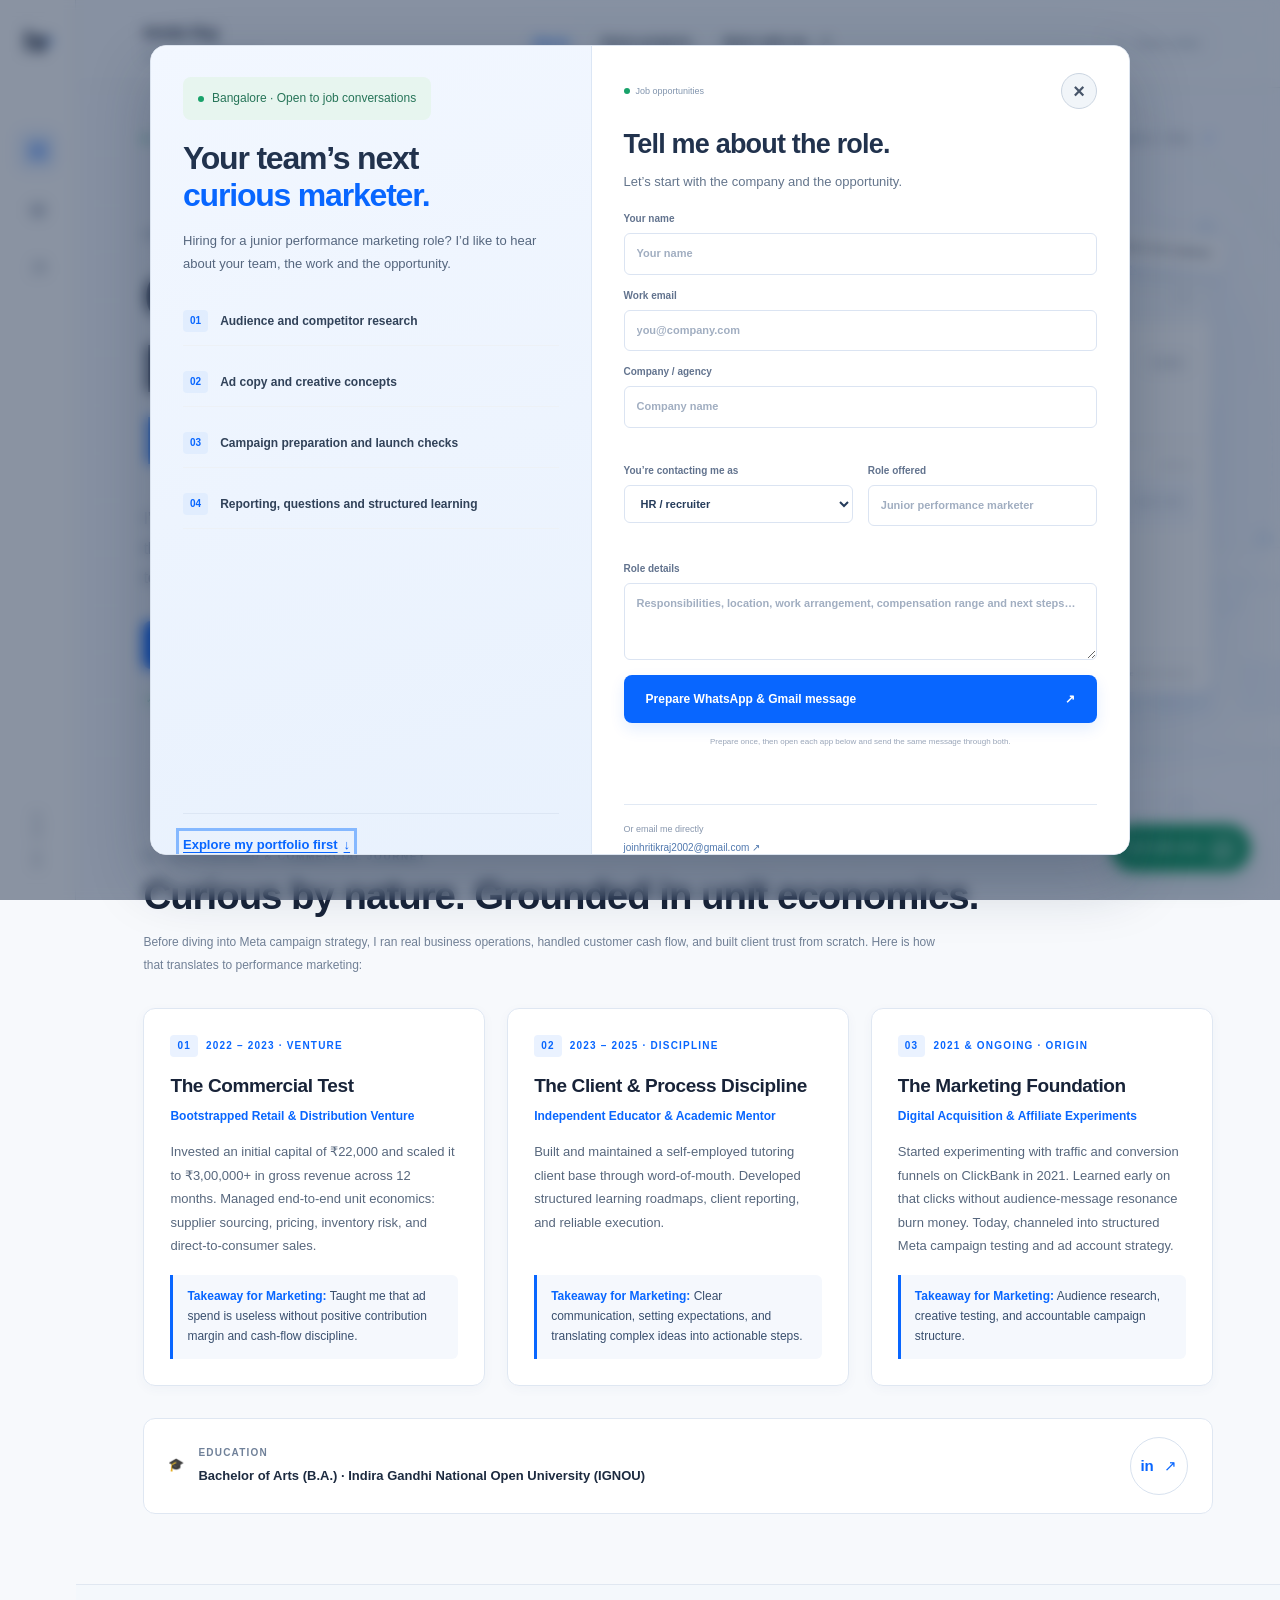
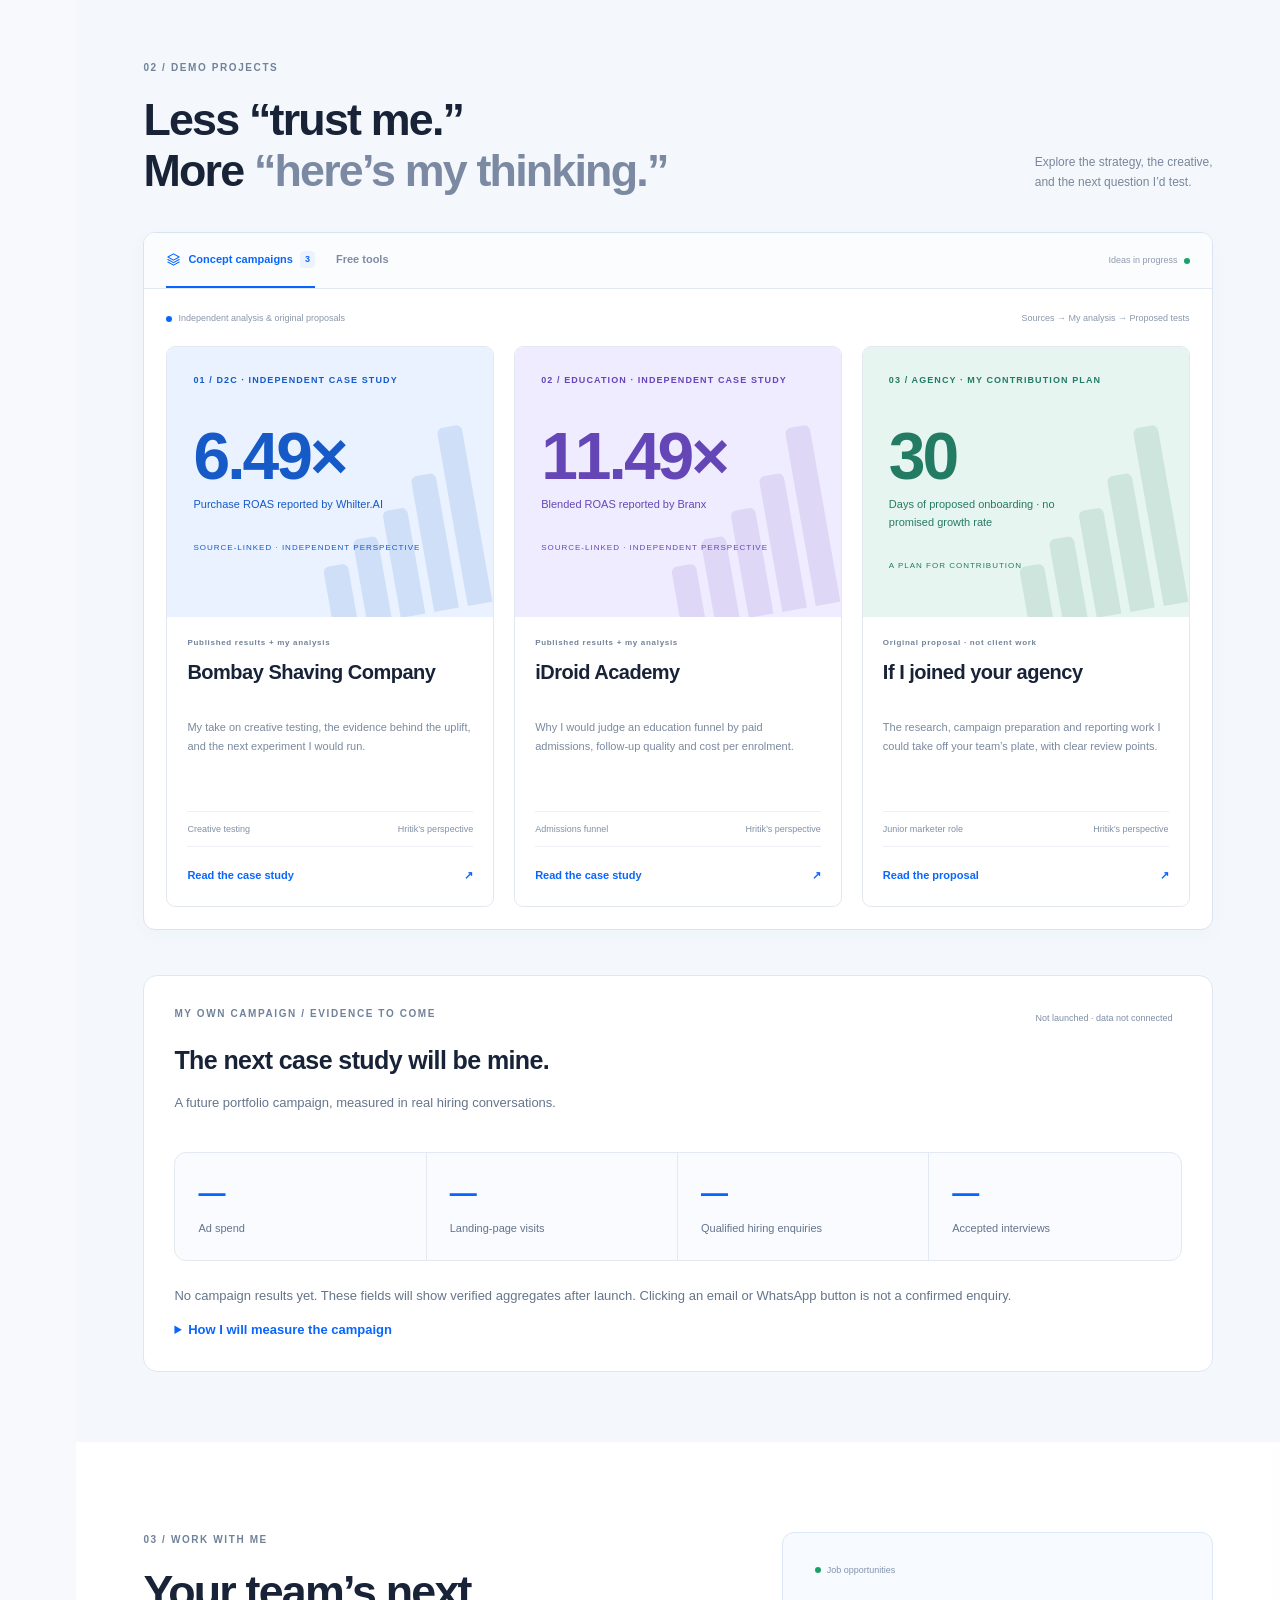
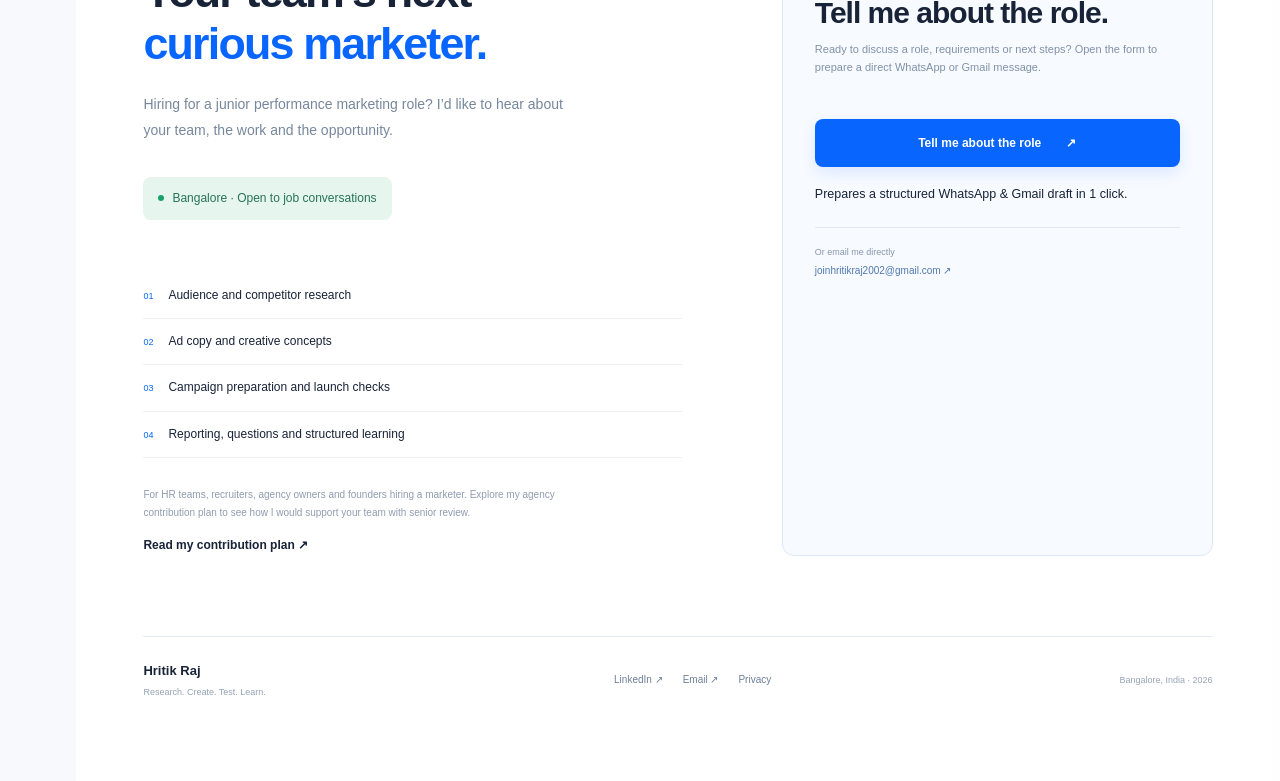
==== commit 9e6cae98: "Remove 30-second explainer video section: index.html" ====
--- a/index.html
+++ b/index.html
@@ -5,7 +5,7 @@
   <title>Hritik Raj — Performance Marketer, Bangalore</title>
   <meta name="description" content="Thoughtful Meta ad campaigns, audience research and creative testing. Explore Hritik Raj's independent case studies, campaign concepts and junior marketing profile.">
   <meta name="theme-color" content="#0866ff"><link rel="icon" href="assets/favicon.svg" type="image/svg+xml">
-  <link rel="stylesheet" href="styles.css?v=popup1"><script src="cases.js" defer></script><script src="app.js?v=popup1" defer></script>
+  <link rel="stylesheet" href="styles.css?v=popup2"><script src="cases.js" defer></script><script src="app.js?v=popup2" defer></script>
 </head>
 <body>
 <a class="skip-link" href="#main">Skip to content</a>
@@ -103,7 +103,6 @@
       <form id="cpa-form" class="tool-card"><span class="tool-icon">₹</span><h3>Break-even calculator</h3><p>Find the maximum ad cost per order before profit becomes zero.</p><div class="fields"><label>Order revenue, excluding tax (₹)<input name="revenue" type="number" min="0.01" step="0.01" required placeholder="e.g. 1500"></label><label>Product cost per order (₹)<input name="productCost" type="number" min="0" step="0.01" required placeholder="e.g. 600"></label><label>Other variable costs (₹)<input name="otherCost" type="number" min="0" step="0.01" required placeholder="e.g. 200"></label><label>Desired profit per order (₹)<input name="profit" type="number" min="0" step="0.01" required placeholder="e.g. 150"></label></div><p class="field-help">Include shipping, fees and expected returns in other costs. Fixed overhead is excluded.</p><button class="button primary" type="submit">Calculate my CPA <span>↗</span></button><button class="example-button" type="button" data-example="cpa">Try an example</button><div id="cpa-result" class="tool-result" aria-live="polite"></div></form></div>
     </div>
   </div>
-  <div class="video-feature reveal"><div class="video-copy"><span class="micro-label">THE 30-SECOND EXPLAINER</span><h3>From idea to <span>“Publish.”</span></h3><p>A quick visual walkthrough of a Meta ad launch—from objective to review. Press play and follow the steps.</p><button class="text-link" id="play-tutorial" type="button"><span class="play-circle">▶</span> Watch the walkthrough <span>00:30</span></button><small>30 seconds explains the process. Account setup and Meta’s ad review take additional time.</small></div><div class="video-frame"><video id="tutorial" controls playsinline preload="metadata" poster="assets/tutorial-poster.jpg"><source src="assets/meta-ad-in-30-seconds.mp4" type="video/mp4"><track kind="captions" srclang="en" label="English" src="assets/tutorial.vtt" default></video><div class="video-credit"><span>HR / MINI MASTERCLASS 001</span><a href="assets/meta-ad-in-30-seconds.mp4" download>Download video ↓</a></div></div></div>
   <div class="experiment reveal" id="my-campaign">
     <div class="experiment-heading"><div><span class="micro-label">MY OWN CAMPAIGN / EVIDENCE TO COME</span><h3>The next case study will be mine.</h3><p>A future portfolio campaign, measured in real hiring conversations.</p></div><span class="neutral-pill">Not launched · data not connected</span></div>
     <div class="experiment-metrics"><div><strong>—</strong><span>Ad spend</span></div><div><strong>—</strong><span>Landing-page visits</span></div><div><strong>—</strong><span>Qualified hiring enquiries</span></div><div><strong>—</strong><span>Accepted interviews</span></div></div>
--- a/styles.css
+++ b/styles.css
@@ -135,6 +135,44 @@
   align-items: center;
   margin-bottom: 14px;
 }
+.role-modal-header .close-dialog {
+  width: 36px;
+  height: 36px;
+  border-radius: 50%;
+  background: #f1f5f9;
+  border: 1px solid #cbd5e1;
+  display: flex;
+  align-items: center;
+  justify-content: center;
+  font-size: 20px;
+  line-height: 1;
+  font-weight: 700;
+  color: #475569;
+  cursor: pointer;
+  transition: all 0.2s ease;
+}
+.role-modal-header .close-dialog:hover {
+  background: #e2e8f0;
+  color: #0f172a;
+  transform: scale(1.08);
+}
+.role-explore-btn {
+  font-size: 13px;
+  font-weight: 650;
+  color: #0866ff;
+  cursor: pointer;
+  background: none;
+  border: none;
+  padding: 0;
+  display: inline-flex;
+  align-items: center;
+  gap: 6px;
+  text-decoration: underline;
+  text-underline-offset: 3px;
+}
+.role-explore-btn:hover {
+  color: #0052cc;
+}
 .role-modal-form-col h3 {
   font-size: 27px;
   letter-spacing: -0.8px;
